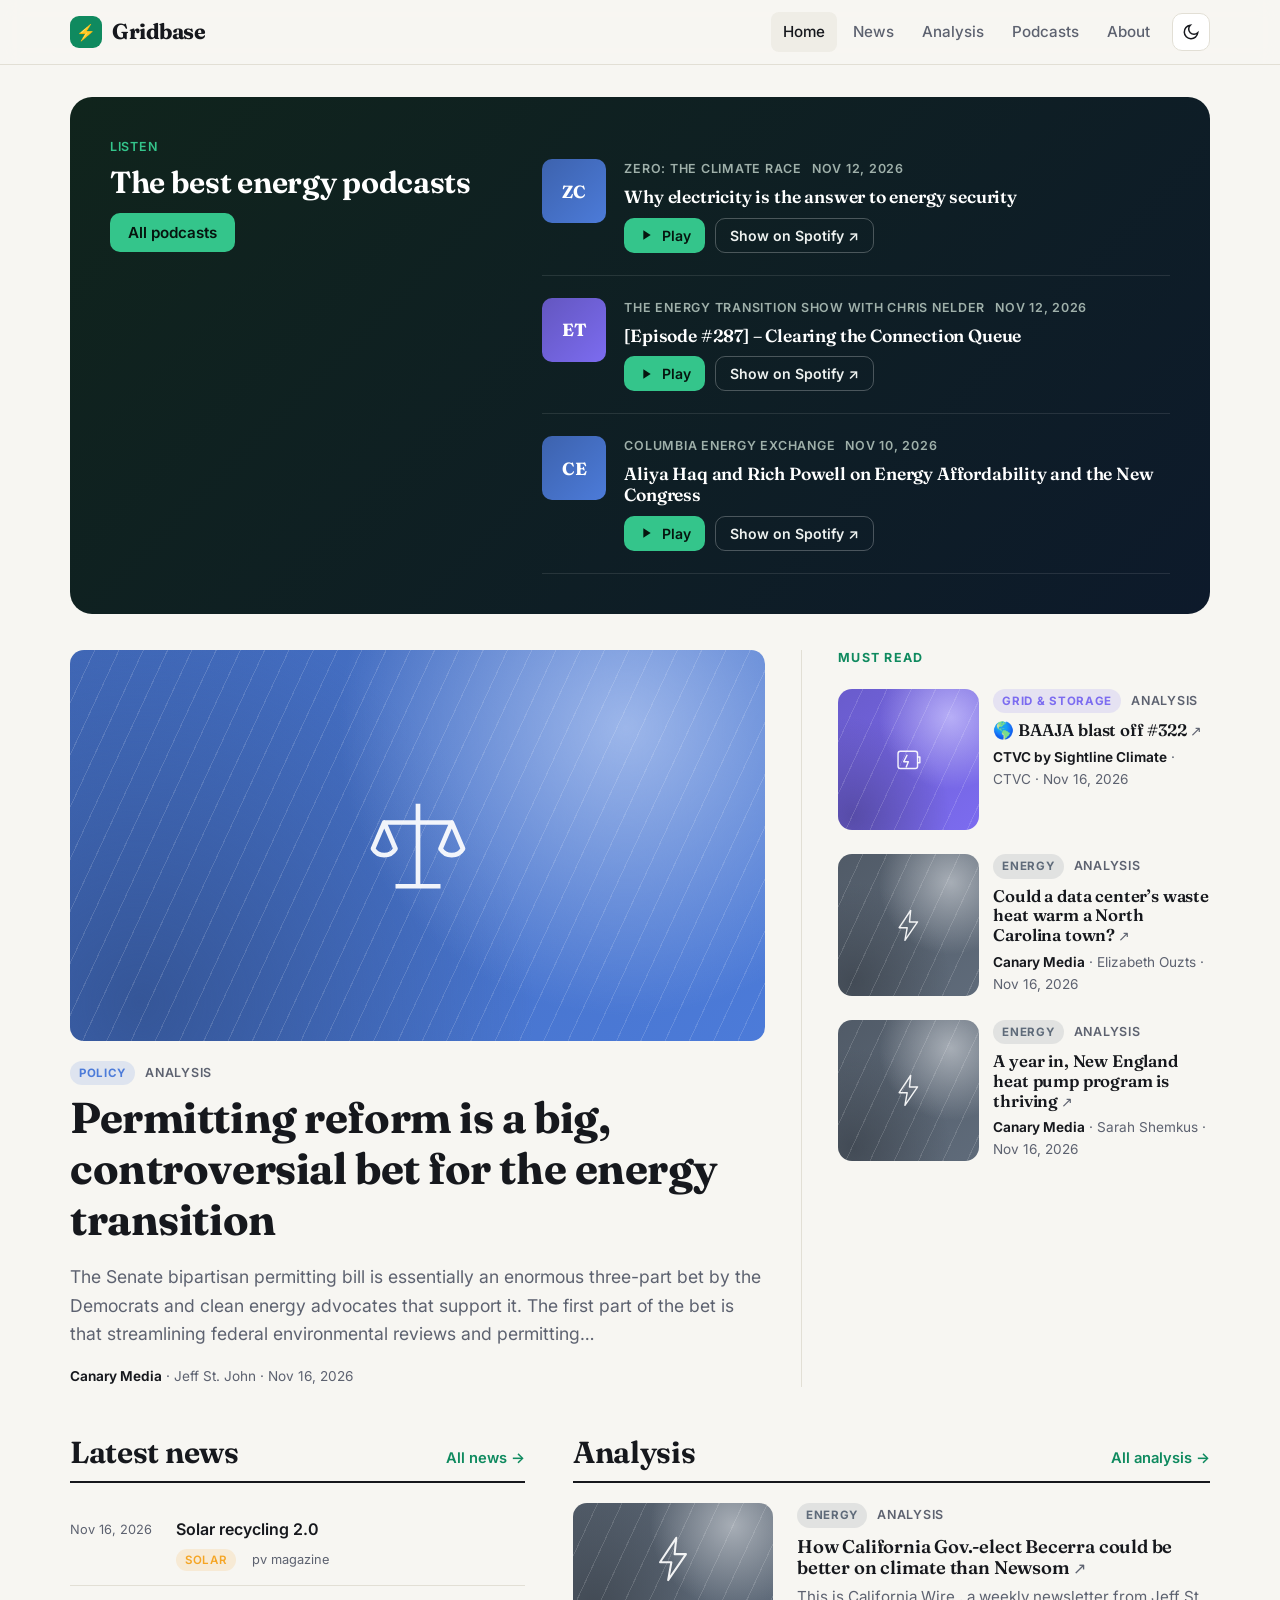
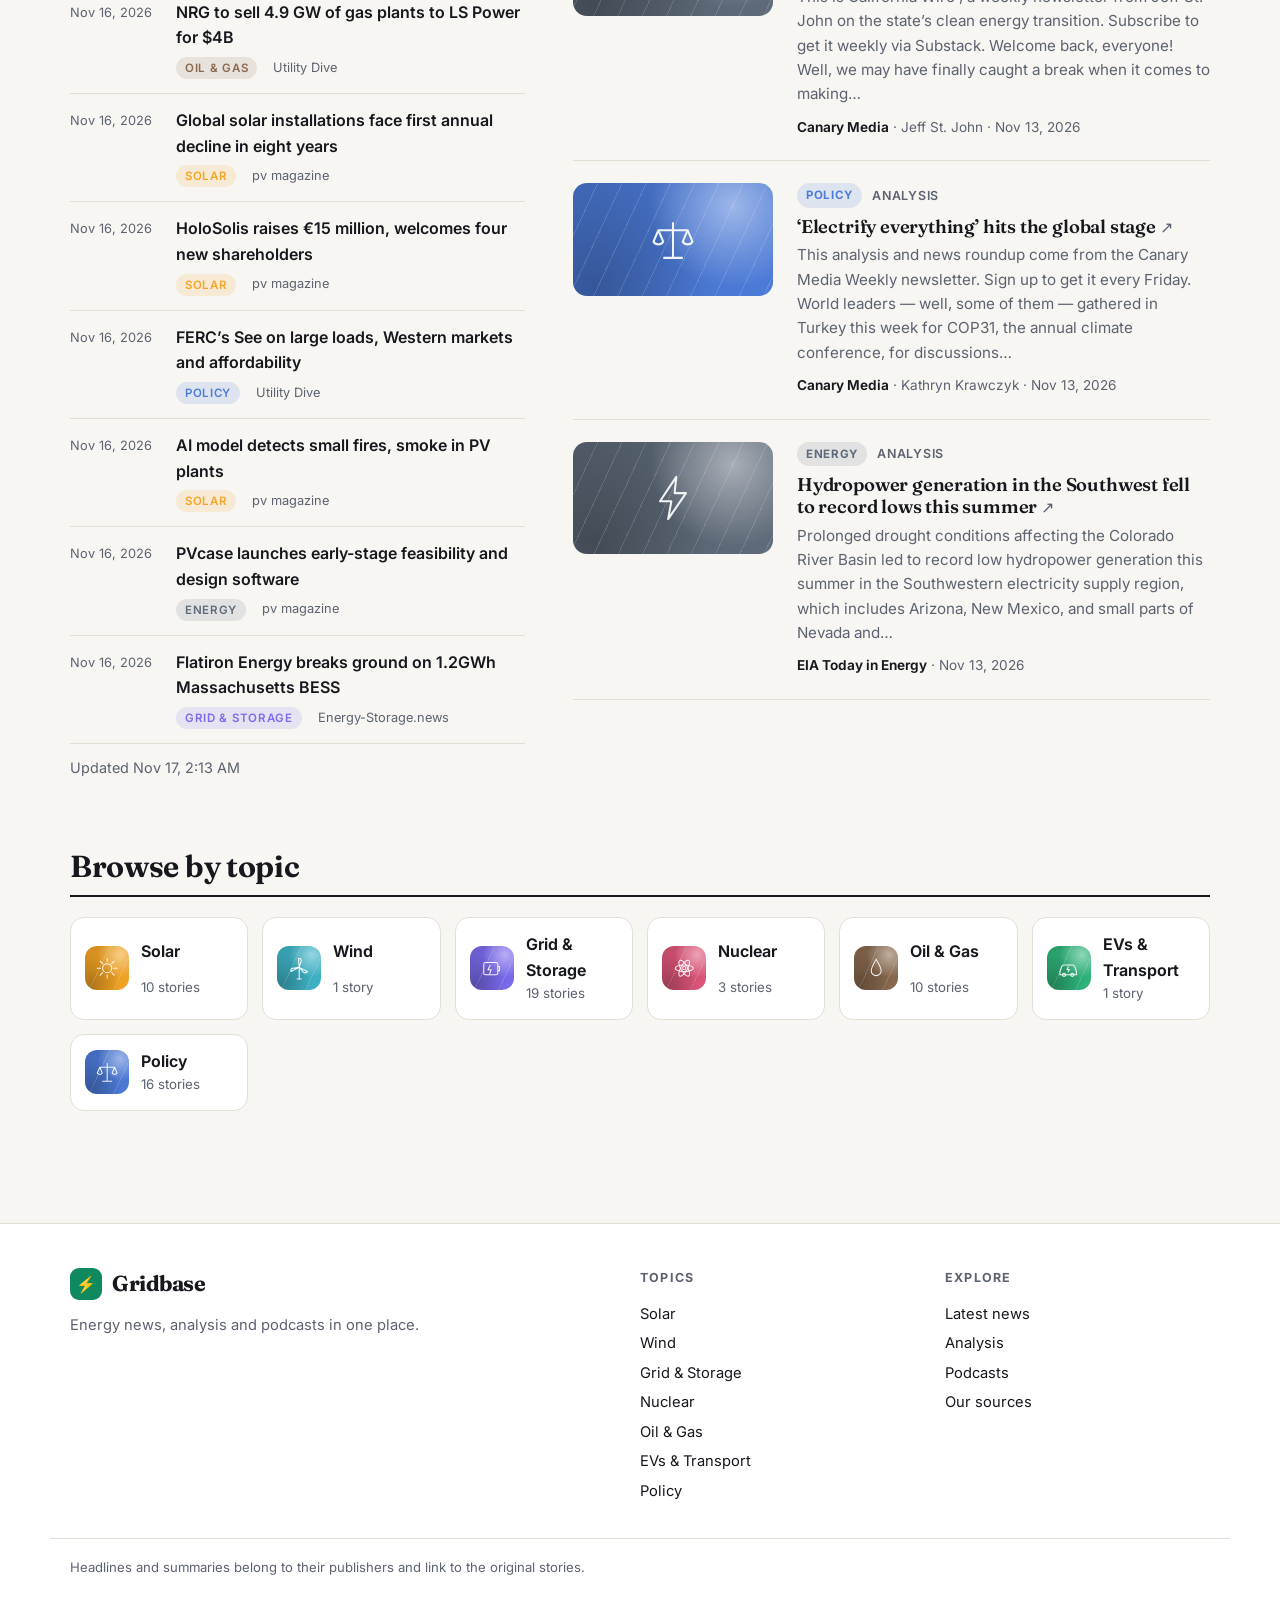
==== index.html @ c5883a53 "Rename to Gridbase, trim section text, add AI briefing and episode artwork - Site renamed from Gridl" ====
<!doctype html>
<html lang="en">
<head>
  <meta charset="utf-8">
  <meta name="viewport" content="width=device-width, initial-scale=1">
  <title>Gridbase — Energy news, analysis & podcasts</title>
  <meta name="description" content="The day's energy news and analysis from leading publications, plus the best energy podcasts.">
  <link rel="icon" href="data:image/svg+xml,<svg xmlns='http://www.w3.org/2000/svg' viewBox='0 0 100 100'><rect width='100' height='100' rx='22' fill='%230f8a5f'/><text x='50' y='70' font-size='60' text-anchor='middle'>⚡</text></svg>">
  <link rel="preconnect" href="https://fonts.googleapis.com">
  <link rel="preconnect" href="https://fonts.gstatic.com" crossorigin>
  <link href="https://fonts.googleapis.com/css2?family=Fraunces:opsz,wght@9..144,600;9..144,700&family=Inter:wght@400;500;600;700&display=swap" rel="stylesheet">
  <link rel="stylesheet" href="assets/css/styles.css">
  <script>try{var t=localStorage.getItem("theme");if(t)document.documentElement.dataset.theme=t}catch(e){}</script>
</head>
<body data-page="home">
<a class="skip" href="#main">Skip to content</a>
<main id="main">

  <section class="section podcast-top" aria-label="Podcasts">
    <div class="wrap">
      <div class="podcast-band">
        <div>
          <div class="meta" style="color:#34c58b">Listen</div>
          <h2>The best energy podcasts</h2>
          <a class="btn" href="podcasts.html">All podcasts</a>
        </div>
        <ul class="episodes" id="latest-episodes"></ul>
      </div>
    </div>
  </section>

  <section class="section briefing-sec" id="briefing" hidden aria-label="Today's briefing">
    <div class="wrap">
      <div class="briefing">
        <div class="briefing-head">
          <h2>Today's briefing</h2>
          <span class="ai-badge" title="Written automatically by Claude, an AI model, from the latest headlines">AI-generated</span>
          <span class="count" id="briefing-updated"></span>
        </div>
        <p class="briefing-intro" id="briefing-intro"></p>
        <ol class="briefing-points" id="briefing-points"></ol>
        <p class="briefing-note">Summarized by AI from the headlines on this page. Check the linked stories for full details.</p>
      </div>
    </div>
  </section>

  <section class="wrap hero" id="hero" aria-label="Top stories"><p class="empty">Loading the latest stories…</p></section>

  <section class="section">
    <div class="wrap split">
      <div>
        <div class="section-head"><h2>Latest news</h2><a href="news.html?type=news">All news →</a></div>
        <ul class="news-list" id="latest-news"></ul>
        <p class="count" style="margin-top:12px"><span id="updated"></span></p>
      </div>
      <div>
        <div class="section-head"><h2>Analysis</h2><a href="articles.html">All analysis →</a></div>
        <div id="latest-analysis"></div>
      </div>
    </div>
  </section>


  <section class="section">
    <div class="wrap">
      <div class="section-head"><h2>Browse by topic</h2></div>
      <div class="topics" id="topics"></div>
    </div>
  </section>
</main>
<script src="assets/js/data.js"></script>
<script src="assets/js/app.js"></script>
</body>
</html>
---- assets/css/styles.css ----
/* Gridbase — energy news site styles */
:root {
  --bg: #f7f6f2;
  --surface: #ffffff;
  --surface-2: #efede6;
  --text: #16181d;
  --muted: #5d6270;
  --border: #e2dfd5;
  --accent: #0f8a5f;
  --accent-ink: #ffffff;
  --shadow: 0 1px 2px rgba(20, 20, 30, .05), 0 8px 24px rgba(20, 20, 30, .06);
  --radius: 14px;
  --wrap: 1180px;
  --serif: "Fraunces", Georgia, "Times New Roman", serif;
  --sans: "Inter", system-ui, -apple-system, "Segoe UI", Roboto, sans-serif;
  color-scheme: light;
}
@media (prefers-color-scheme: dark) {
  :root:not([data-theme="light"]) {
    --bg: #0e1116; --surface: #161a21; --surface-2: #1d222b; --text: #e9eaee;
    --muted: #9aa1b0; --border: #2a303b; --accent: #34c58b; --accent-ink: #06140e;
    --shadow: 0 1px 2px rgba(0,0,0,.3), 0 8px 24px rgba(0,0,0,.25);
    color-scheme: dark;
  }
}
:root[data-theme="dark"] {
  --bg: #0e1116; --surface: #161a21; --surface-2: #1d222b; --text: #e9eaee;
  --muted: #9aa1b0; --border: #2a303b; --accent: #34c58b; --accent-ink: #06140e;
  --shadow: 0 1px 2px rgba(0,0,0,.3), 0 8px 24px rgba(0,0,0,.25);
  color-scheme: dark;
}

*, *::before, *::after { box-sizing: border-box; }
html { -webkit-text-size-adjust: 100%; scroll-behavior: smooth; }
body {
  margin: 0; background: var(--bg); color: var(--text);
  font: 16px/1.6 var(--sans); min-height: 100vh; display: flex; flex-direction: column;
}
main { flex: 1; }
a { color: inherit; text-decoration: none; }
a:hover { color: var(--accent); }
img, svg { display: block; }
h1, h2, h3 { font-family: var(--serif); line-height: 1.18; margin: 0 0 .4em; letter-spacing: -.01em; }
h1 { font-size: clamp(1.9rem, 4vw, 3rem); font-weight: 700; }
h2 { font-size: clamp(1.4rem, 2.6vw, 1.9rem); font-weight: 650; }
h3 { font-size: 1.2rem; font-weight: 600; }
p { margin: 0 0 1em; }
:focus-visible { outline: 2px solid var(--accent); outline-offset: 2px; border-radius: 4px; }
.wrap { width: 100%; max-width: var(--wrap); margin: 0 auto; padding: 0 20px; }
.skip { position: absolute; left: -999px; top: 8px; background: var(--accent); color: var(--accent-ink); padding: 8px 14px; border-radius: 8px; z-index: 100; }
.skip:focus { left: 8px; }

/* ---------- header ---------- */
.site-header {
  position: sticky; top: 0; z-index: 50;
  background: color-mix(in srgb, var(--bg) 88%, transparent);
  backdrop-filter: saturate(1.4) blur(10px); -webkit-backdrop-filter: saturate(1.4) blur(10px);
  border-bottom: 1px solid var(--border);
}
.header-inner { display: flex; align-items: center; justify-content: space-between; height: 64px; }
.logo { display: inline-flex; align-items: center; gap: 10px; font: 700 1.35rem/1 var(--serif); letter-spacing: -.02em; }
.logo:hover { color: var(--text); }
.logo-mark {
  display: grid; place-items: center; width: 32px; height: 32px; border-radius: 9px;
  background: var(--accent); color: var(--accent-ink); font-size: 16px;
}
.site-nav { display: flex; align-items: center; gap: 4px; }
.site-nav a { padding: 8px 12px; border-radius: 8px; font-weight: 500; font-size: .95rem; color: var(--muted); }
.site-nav a:hover { color: var(--text); background: var(--surface-2); }
.site-nav a[aria-current="page"] { color: var(--text); background: var(--surface-2); }
.theme-toggle, .icon-btn {
  display: grid; place-items: center; width: 38px; height: 38px; margin-left: 6px;
  border: 1px solid var(--border); border-radius: 10px; background: var(--surface); color: var(--text); cursor: pointer;
}
.theme-toggle svg { width: 18px; height: 18px; fill: none; stroke: currentColor; stroke-width: 2; stroke-linecap: round; }
.theme-toggle .i-sun { display: none; }
:root[data-theme="dark"] .theme-toggle .i-sun { display: block; }
:root[data-theme="dark"] .theme-toggle .i-moon { display: none; }
@media (prefers-color-scheme: dark) {
  :root:not([data-theme="light"]) .theme-toggle .i-sun { display: block; }
  :root:not([data-theme="light"]) .theme-toggle .i-moon { display: none; }
}
.menu-toggle { display: none; background: none; border: 0; padding: 10px; cursor: pointer; }
.menu-toggle span { display: block; width: 22px; height: 2px; margin: 4px 0; background: var(--text); border-radius: 2px; transition: .2s; }
.menu-toggle[aria-expanded="true"] span:nth-child(1) { transform: translateY(6px) rotate(45deg); }
.menu-toggle[aria-expanded="true"] span:nth-child(2) { opacity: 0; }
.menu-toggle[aria-expanded="true"] span:nth-child(3) { transform: translateY(-6px) rotate(-45deg); }

@media (max-width: 760px) {
  .menu-toggle { display: block; }
  .site-nav {
    display: none; position: absolute; top: 64px; left: 0; right: 0; flex-direction: column; align-items: stretch;
    padding: 12px 20px 20px; background: var(--bg); border-bottom: 1px solid var(--border); gap: 2px;
  }
  .site-nav.open { display: flex; }
  .site-nav a { padding: 12px; font-size: 1.05rem; }
  .theme-toggle { margin: 8px 0 0; }
}

/* ---------- shared bits ---------- */
.section { padding: 48px 0; }
.section + .section { padding-top: 8px; }
.section-head { display: flex; align-items: baseline; justify-content: space-between; gap: 16px; margin-bottom: 20px; border-bottom: 2px solid var(--text); padding-bottom: 10px; }
.section-head h2 { margin: 0; }
.section-head a { font-weight: 600; font-size: .92rem; color: var(--accent); white-space: nowrap; }
.meta { display: flex; flex-wrap: wrap; align-items: center; gap: 6px 10px; font-size: .78rem; color: var(--muted); text-transform: uppercase; letter-spacing: .06em; font-weight: 600; margin-bottom: 8px; }
.tag {
  display: inline-block; padding: 3px 9px; border-radius: 999px; font-size: .72rem; letter-spacing: .06em;
  color: var(--c); background: color-mix(in srgb, var(--c) 14%, transparent); text-transform: uppercase; font-weight: 700;
}
.tag:hover { color: var(--c); background: color-mix(in srgb, var(--c) 24%, transparent); }
.byline { font-size: .85rem; color: var(--muted); }
.btn, .btn-ghost {
  display: inline-flex; align-items: center; justify-content: center; gap: 8px; cursor: pointer;
  padding: 10px 18px; border-radius: 10px; font: 600 .95rem var(--sans);
}
.btn { background: var(--accent); color: var(--accent-ink); border: 0; }
.btn:hover { color: var(--accent-ink); filter: brightness(1.08); }
.btn-ghost { background: var(--surface); color: var(--text); border: 1px solid var(--border); }
.btn-ghost:hover { border-color: var(--accent); color: var(--accent); }
.empty { padding: 48px 0; text-align: center; color: var(--muted); }

/* category covers (generated art instead of photos) */
.cover {
  --c: var(--accent);
  position: relative; aspect-ratio: 16 / 9; border-radius: var(--radius); overflow: hidden;
  display: grid; place-items: center; color: color-mix(in srgb, var(--c) 30%, #fff);
  background:
    radial-gradient(circle at 80% 20%, color-mix(in srgb, var(--c) 55%, #fff) 0, transparent 45%),
    radial-gradient(circle at 10% 90%, color-mix(in srgb, var(--c) 70%, #000) 0, transparent 55%),
    linear-gradient(135deg, color-mix(in srgb, var(--c) 85%, #000), var(--c));
}
.cover::after {
  content: ""; position: absolute; inset: 0; opacity: .14;
  background-image: repeating-linear-gradient(115deg, #fff 0 1px, transparent 1px 22px);
}
.cover svg { width: 26%; max-width: 120px; color: rgba(255,255,255,.92); position: relative; z-index: 1; }
.cover-lg { aspect-ratio: 4 / 3; }
.cover-xl { aspect-ratio: 21 / 9; margin: 28px 0 36px; }
.cover-sm { aspect-ratio: 1; width: 44px; border-radius: 12px; flex: none; }
.cover-sm svg { width: 60%; }

/* cards */
.card { display: flex; flex-direction: column; gap: 14px; }
.card h3 { margin: 0 0 6px; }
.card p { color: var(--muted); font-size: .95rem; margin-bottom: 10px; }
.card-media { display: block; transition: transform .25s; }
.card:hover .card-media { transform: translateY(-2px); }
.card-compact { flex-direction: row; align-items: flex-start; }
.card-compact .card-media { width: 38%; flex: none; }
.card-compact .cover { aspect-ratio: 1; }
.card-compact h3 { font-size: 1.05rem; }
.card-compact p { display: none; }
.card-row { flex-direction: row; gap: 24px; padding: 22px 0; border-bottom: 1px solid var(--border); }
.card-row:first-child { padding-top: 0; }
.card-row .card-media { width: 260px; flex: none; }
.card-row h3 { font-size: 1.3rem; }
.grid-3 { display: grid; grid-template-columns: repeat(3, 1fr); gap: 32px; }
@media (max-width: 900px) { .grid-3 { grid-template-columns: repeat(2, 1fr); } }
@media (max-width: 620px) {
  .grid-3 { grid-template-columns: 1fr; }
  .card-row { flex-direction: column; gap: 12px; }
  .card-row .card-media { width: 100%; }
}

/* ---------- home ---------- */
.hero { display: grid; grid-template-columns: 1.7fr 1fr; gap: 36px; padding-top: 36px; }
.lead { display: grid; grid-template-columns: 1fr; gap: 20px; }
.lead-media .cover { aspect-ratio: 16 / 9; }
.lead h1 { font-size: clamp(1.8rem, 3.6vw, 2.7rem); }
.lead p { font-size: 1.1rem; color: var(--muted); }
.hero-side { display: flex; flex-direction: column; gap: 24px; padding-left: 36px; border-left: 1px solid var(--border); }
.hero-side::before { content: "Must read"; font: 700 .78rem var(--sans); text-transform: uppercase; letter-spacing: .1em; color: var(--accent); }
@media (max-width: 900px) {
  .hero { grid-template-columns: 1fr; }
  .hero-side { padding-left: 0; border-left: 0; border-top: 1px solid var(--border); padding-top: 24px; }
}

.split { display: grid; grid-template-columns: 1fr 1.4fr; gap: 48px; }
@media (max-width: 900px) { .split { grid-template-columns: 1fr; } }
.news-list { list-style: none; margin: 0; padding: 0; }
.news-row { display: grid; grid-template-columns: 92px 1fr; gap: 14px; padding: 14px 0; border-bottom: 1px solid var(--border); }
.news-row time { font-size: .8rem; color: var(--muted); padding-top: 3px; }
.news-row .tag { margin-right: 8px; vertical-align: 2px; }

.topics { display: grid; grid-template-columns: repeat(auto-fill, minmax(160px, 1fr)); gap: 14px; }
.topic {
  display: grid; grid-template-columns: auto 1fr; grid-template-rows: auto auto; column-gap: 12px; align-items: center;
  padding: 14px; border-radius: var(--radius); background: var(--surface); border: 1px solid var(--border); transition: .2s;
}
.topic .cover { grid-row: span 2; }
.topic span { font-weight: 650; }
.topic small { color: var(--muted); }
.topic:hover { border-color: var(--c); color: var(--text); transform: translateY(-2px); box-shadow: var(--shadow); }

.podcast-band {
  background: linear-gradient(135deg, #10241c, #0d1a2b); color: #eef2f0; border-radius: 22px;
  padding: 40px; display: grid; grid-template-columns: 1fr 1.6fr; gap: 40px;
}
.podcast-band h2 { color: #fff; }
.podcast-band p { color: #b9c4c0; }
.podcast-band .episode { border-color: rgba(255,255,255,.1); }
.podcast-band .meta { color: #9fb0aa; }
.podcast-band .btn { --accent: #34c58b; --accent-ink: #06140e; }
@media (max-width: 900px) { .podcast-band { grid-template-columns: 1fr; padding: 28px 22px; gap: 20px; } }

/* ---------- listing pages ---------- */
.page-head { padding-top: 44px; padding-bottom: 20px; }
.page-head p { color: var(--muted); font-size: 1.1rem; max-width: 640px; }
.toolbar { display: flex; flex-direction: column; gap: 14px; margin-bottom: 28px; }
.toolbar-row { display: flex; gap: 12px; align-items: center; flex-wrap: wrap; }
.search {
  flex: 1 1 260px; display: flex; align-items: center; gap: 8px; padding: 0 14px; height: 44px;
  border: 1px solid var(--border); border-radius: 12px; background: var(--surface);
}
.search svg { width: 18px; height: 18px; fill: none; stroke: var(--muted); stroke-width: 2; flex: none; }
.search input { flex: 1; min-width: 0; border: 0; background: none; color: var(--text); font: inherit; outline: none; }
.segmented { display: inline-flex; padding: 4px; border-radius: 12px; background: var(--surface-2); }
.segmented button { border: 0; background: none; padding: 8px 14px; border-radius: 9px; font: 600 .9rem var(--sans); color: var(--muted); cursor: pointer; }
.segmented button[aria-pressed="true"] { background: var(--surface); color: var(--text); box-shadow: var(--shadow); }
.chips { display: flex; gap: 8px; flex-wrap: wrap; }
.chip {
  --c: var(--accent); border: 1px solid var(--border); background: var(--surface); color: var(--text);
  padding: 7px 14px; border-radius: 999px; font: 600 .85rem var(--sans); cursor: pointer;
}
.chip:hover { border-color: var(--c); }
.chip[aria-pressed="true"] { background: var(--c); border-color: var(--c); color: #fff; }
.count { color: var(--muted); font-size: .9rem; }

/* ---------- podcast ---------- */
.episodes { list-style: none; margin: 0; padding: 0; }
.episode { display: flex; gap: 18px; padding: 22px 0; border-bottom: 1px solid var(--border); scroll-margin-top: 80px; }
.episode h3 { margin: 0 0 4px; }
.episode .guest { color: var(--muted); font-size: .92rem; margin-bottom: 6px; font-style: italic; }
.episode p:last-child { margin: 0; color: var(--muted); }
.episode.highlight { background: color-mix(in srgb, var(--accent) 8%, transparent); border-radius: var(--radius); padding: 22px; }
/* ---------- about ---------- */
.about-copy { max-width: 720px; font-size: 1.08rem; }

/* ---------- footer ---------- */
.site-footer { margin-top: 64px; background: var(--surface); border-top: 1px solid var(--border); font-size: .92rem; }
.footer-inner { display: grid; grid-template-columns: 2fr 1fr 1fr; gap: 40px; padding-top: 44px; padding-bottom: 32px; }
.footer-inner p { color: var(--muted); margin-top: 14px; max-width: 420px; }
.footer-inner h4 { margin: 0 0 12px; font-size: .78rem; text-transform: uppercase; letter-spacing: .1em; color: var(--muted); }
.footer-inner > div:not(:first-child) a { display: block; padding: 3px 0; }
.footer-bottom { padding-top: 18px; padding-bottom: 24px; border-top: 1px solid var(--border); color: var(--muted); font-size: .82rem; }
@media (max-width: 760px) { .footer-inner { grid-template-columns: 1fr 1fr; } .footer-inner > div:first-child { grid-column: 1 / -1; } }

@media (prefers-reduced-motion: reduce) { * { transition: none !important; scroll-behavior: auto !important; } }
.card-row-sm .card-media { width: 200px; }
.card-row-sm h3 { font-size: 1.15rem; }
@media (max-width: 620px) { .card-row-sm .card-media { width: 100%; } }

/* ---------- recommended podcasts ---------- */
.section-intro { color: var(--muted); max-width: 680px; margin: -4px 0 24px; }
.show-grid { display: grid; grid-template-columns: repeat(auto-fill, minmax(300px, 1fr)); gap: 20px; }
.show-card {
  --c: var(--accent); display: flex; flex-direction: column; gap: 14px; padding: 22px;
  background: var(--surface); border: 1px solid var(--border); border-radius: var(--radius);
  border-top: 4px solid var(--c); transition: box-shadow .2s;
}
.show-card:hover { box-shadow: var(--shadow); }
.show-card p { color: var(--muted); font-size: .95rem; margin: 0; }
.show-card h3 { margin: 0 0 2px; font-size: 1.15rem; }
.show-top { display: flex; gap: 14px; align-items: center; }
.show-mono {
  flex: none; width: 52px; height: 52px; border-radius: 12px; display: grid; place-items: center;
  font: 700 1.15rem var(--serif); color: #fff; background: linear-gradient(135deg, color-mix(in srgb, var(--c) 80%, #000), var(--c));
}
.show-latest { display: flex; flex-direction: column; gap: 2px; padding: 12px 14px; border-radius: 10px; background: var(--surface-2); font-size: .92rem; font-weight: 600; line-height: 1.4; }
.show-latest small { color: var(--muted); font-weight: 600; font-size: .72rem; text-transform: uppercase; letter-spacing: .06em; }
.show-actions { display: flex; gap: 10px; flex-wrap: wrap; margin-top: auto; }
.btn-sm { padding: 8px 14px; font-size: .88rem; }
.btn svg { width: 16px; height: 16px; fill: currentColor; }
.embed-slot iframe { width: 100%; border-radius: 12px; display: block; }
.embed-slot:empty { display: none; }


/* ---------- feed items ---------- */
.byline .source { color: var(--text); font-weight: 650; }
.card h3 .ext { color: var(--muted); font-weight: 400; font-size: .85em; }
.news-row a { font-weight: 600; line-height: 1.4; }
.row-meta { display: flex; align-items: center; gap: 8px; margin-top: 6px; font-size: .8rem; color: var(--muted); }
.select {
  height: 44px; padding: 0 36px 0 14px; border-radius: 12px; border: 1px solid var(--border); background: var(--surface);
  color: var(--text); font: 500 .92rem var(--sans); cursor: pointer; max-width: 100%;
}

/* ---------- podcast episodes ---------- */
.episode .show-mono { width: 64px; height: 64px; font-size: 1.1rem; border-radius: 10px; }
.episode-info { flex: 1; min-width: 0; display: flex; flex-direction: column; gap: 8px; }
.episode-info .meta { margin: 0; }
.episode-info h3 { margin: 0; font-size: 1.1rem; }
.episode .show-actions { margin-top: 2px; }
.podcast-band .episode-info h3 { color: #fff; }
.podcast-band .btn-ghost { background: transparent; color: #eef2f0; border-color: rgba(255,255,255,.25); }

/* ---------- about: sources ---------- */
.source-list { list-style: none; margin: 0; padding: 0; display: grid; grid-template-columns: repeat(auto-fill, minmax(260px, 1fr)); gap: 12px; }
.source-item { display: flex; flex-direction: column; gap: 2px; padding: 16px 18px; border: 1px solid var(--border); border-radius: var(--radius); background: var(--surface); }
.source-item a:hover strong { color: var(--accent); }
.source-item span { color: var(--muted); font-size: .88rem; }
.about-copy p { color: var(--text); }
.podcast-top { padding-top: 32px; padding-bottom: 0; }

/* ---------- episode artwork ---------- */
.ep-art { object-fit: cover; background: var(--surface-2); padding: 0; }
.show-top .ep-art { width: 64px; height: 64px; }
.episode .ep-art { width: 64px; height: 64px; border-radius: 10px; }

/* ---------- AI briefing ---------- */
.section.briefing-sec { padding-top: 28px; padding-bottom: 0; }
.briefing { background: var(--surface); border: 1px solid var(--border); border-left: 4px solid var(--accent); border-radius: var(--radius); padding: 26px 28px; }
.briefing-head { display: flex; align-items: center; gap: 12px; flex-wrap: wrap; margin-bottom: 8px; }
.briefing-head h2 { margin: 0; }
.ai-badge { font: 700 .7rem var(--sans); text-transform: uppercase; letter-spacing: .08em; padding: 4px 9px; border-radius: 999px; color: var(--accent); background: color-mix(in srgb, var(--accent) 14%, transparent); }
.briefing-head .count { margin-left: auto; }
.briefing-intro { font-size: 1.08rem; margin: 0 0 14px; }
.briefing-points { margin: 0; padding-left: 1.2em; display: grid; gap: 12px; }
.briefing-points li { line-height: 1.55; }
.briefing-points strong { font-weight: 650; }
.briefing-src { display: inline-flex; flex-wrap: wrap; gap: 4px 10px; margin-left: 6px; font-size: .82rem; }
.briefing-src a { color: var(--accent); font-weight: 600; }
.briefing-note { margin: 16px 0 0; font-size: .82rem; color: var(--muted); }
@media (max-width: 620px) { .briefing { padding: 20px 18px; } .briefing-head .count { margin-left: 0; width: 100%; } }
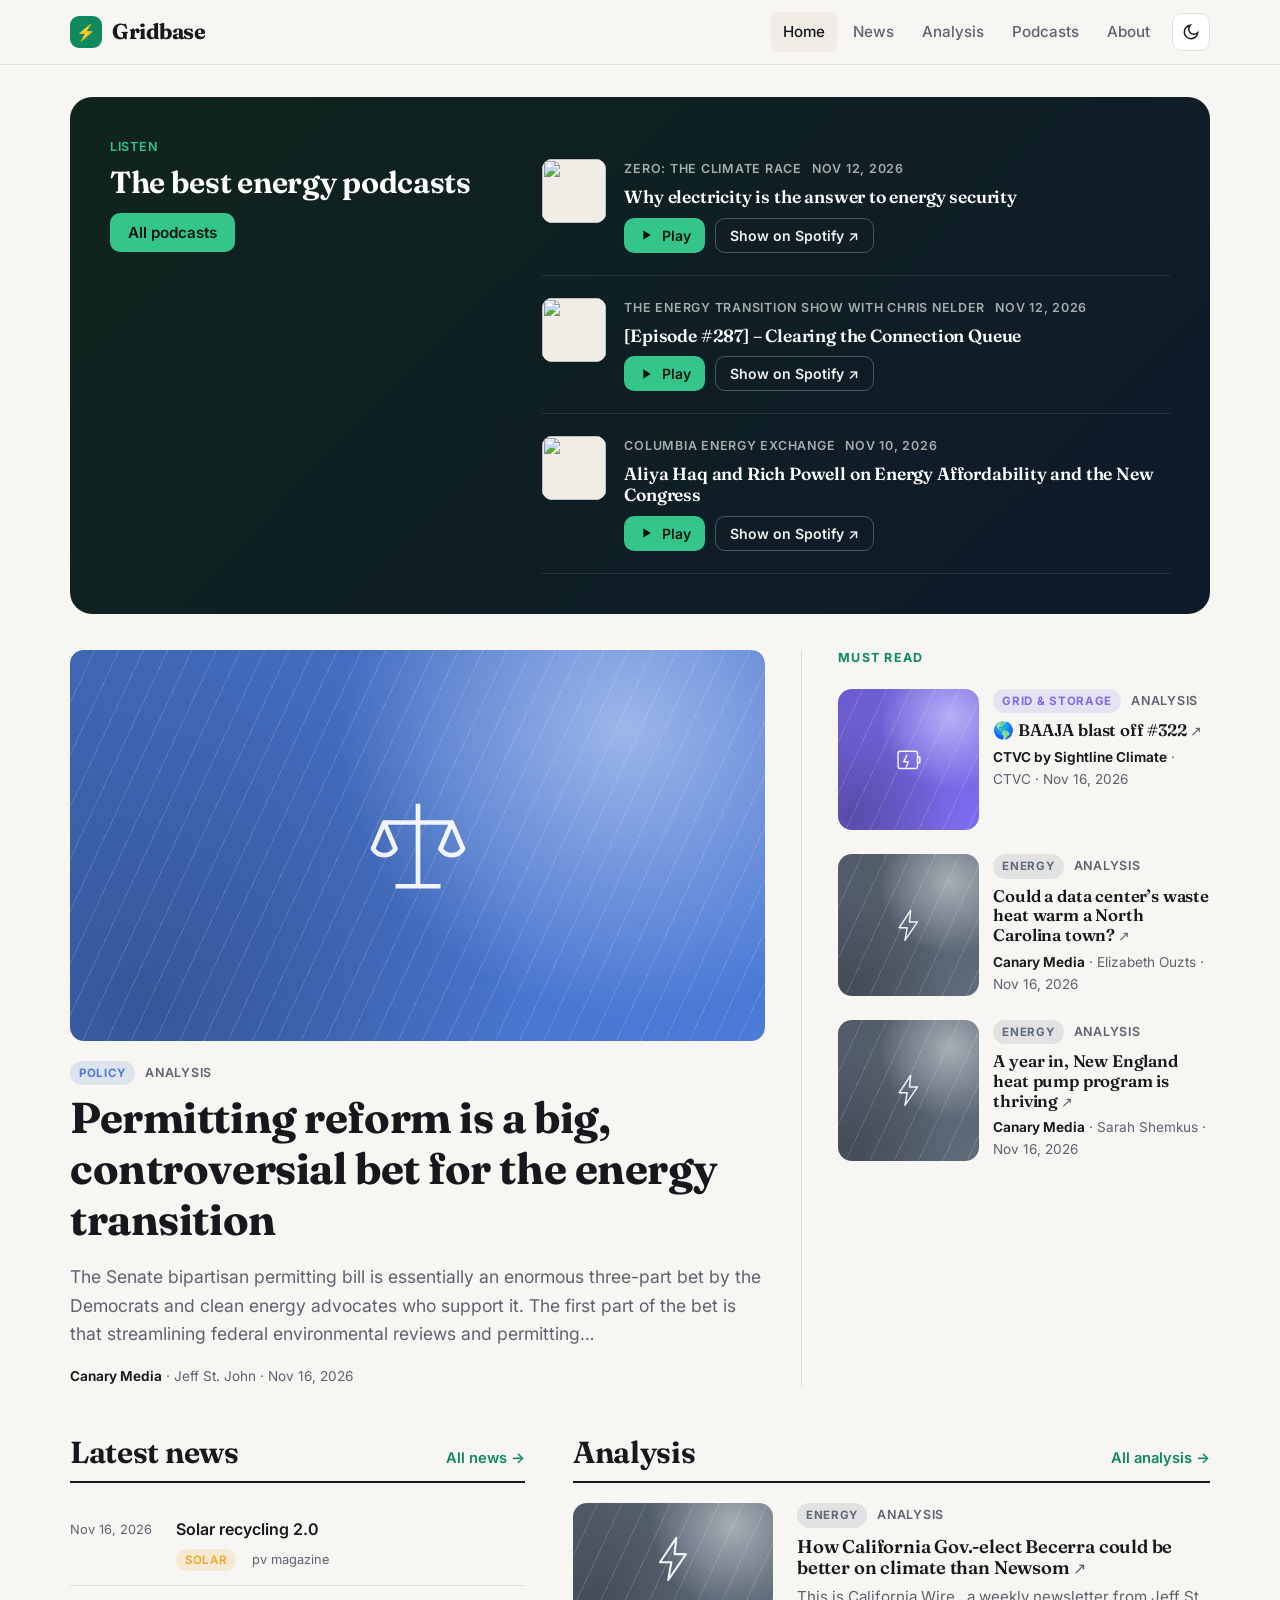
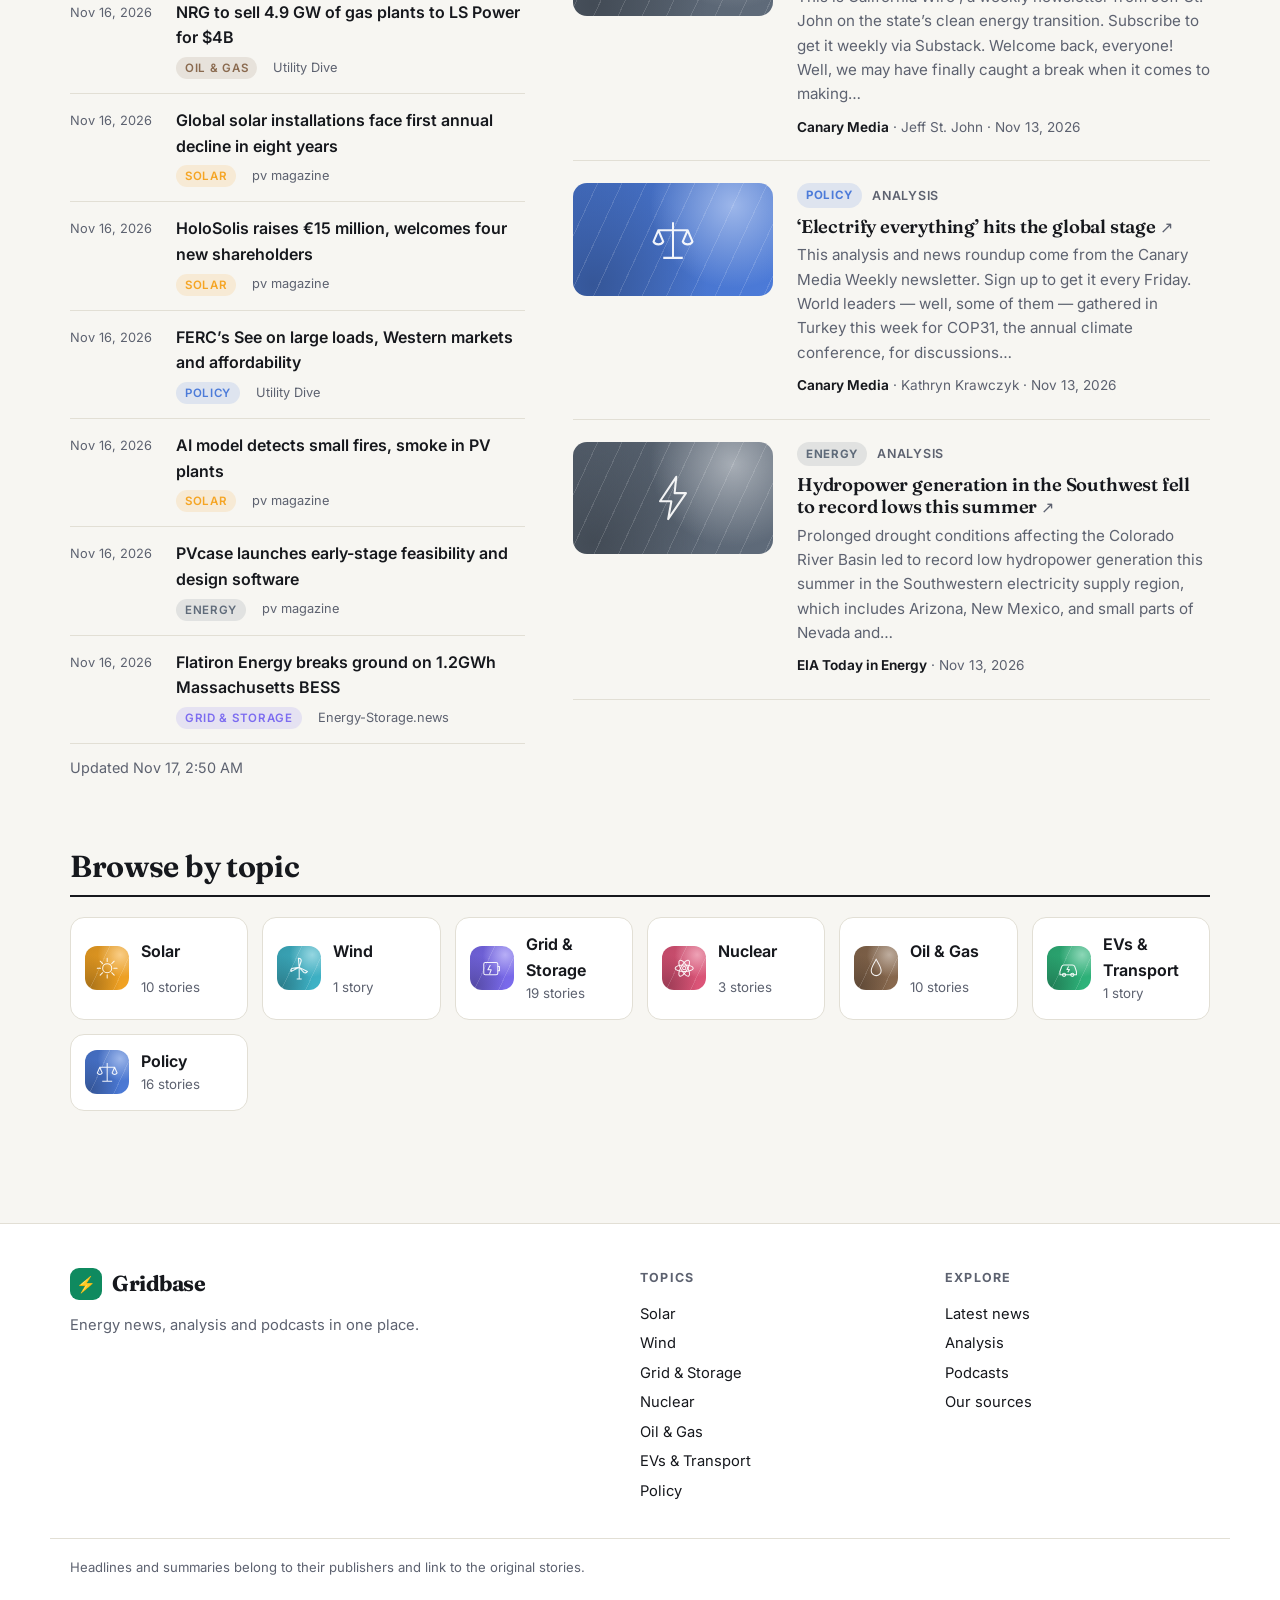
==== commit 1ae38ef0: "Remove the AI briefing feature Co-Authored-By: Claude Opus 5.5 <noreply@anthropic.com> Claude-Sessio" ====
--- a/index.html
+++ b/index.html
@@ -25,21 +25,6 @@
           <a class="btn" href="podcasts.html">All podcasts</a>
         </div>
         <ul class="episodes" id="latest-episodes"></ul>
-      </div>
-    </div>
-  </section>
-
-  <section class="section briefing-sec" id="briefing" hidden aria-label="Today's briefing">
-    <div class="wrap">
-      <div class="briefing">
-        <div class="briefing-head">
-          <h2>Today's briefing</h2>
-          <span class="ai-badge" title="Written automatically by Claude, an AI model, from the latest headlines">AI-generated</span>
-          <span class="count" id="briefing-updated"></span>
-        </div>
-        <p class="briefing-intro" id="briefing-intro"></p>
-        <ol class="briefing-points" id="briefing-points"></ol>
-        <p class="briefing-note">Summarized by AI from the headlines on this page. Check the linked stories for full details.</p>
       </div>
     </div>
   </section>
--- a/assets/css/styles.css
+++ b/assets/css/styles.css
@@ -308,18 +308,3 @@
 .show-top .ep-art { width: 64px; height: 64px; }
 .episode .ep-art { width: 64px; height: 64px; border-radius: 10px; }
 
-/* ---------- AI briefing ---------- */
-.section.briefing-sec { padding-top: 28px; padding-bottom: 0; }
-.briefing { background: var(--surface); border: 1px solid var(--border); border-left: 4px solid var(--accent); border-radius: var(--radius); padding: 26px 28px; }
-.briefing-head { display: flex; align-items: center; gap: 12px; flex-wrap: wrap; margin-bottom: 8px; }
-.briefing-head h2 { margin: 0; }
-.ai-badge { font: 700 .7rem var(--sans); text-transform: uppercase; letter-spacing: .08em; padding: 4px 9px; border-radius: 999px; color: var(--accent); background: color-mix(in srgb, var(--accent) 14%, transparent); }
-.briefing-head .count { margin-left: auto; }
-.briefing-intro { font-size: 1.08rem; margin: 0 0 14px; }
-.briefing-points { margin: 0; padding-left: 1.2em; display: grid; gap: 12px; }
-.briefing-points li { line-height: 1.55; }
-.briefing-points strong { font-weight: 650; }
-.briefing-src { display: inline-flex; flex-wrap: wrap; gap: 4px 10px; margin-left: 6px; font-size: .82rem; }
-.briefing-src a { color: var(--accent); font-weight: 600; }
-.briefing-note { margin: 16px 0 0; font-size: .82rem; color: var(--muted); }
-@media (max-width: 620px) { .briefing { padding: 20px 18px; } .briefing-head .count { margin-left: 0; width: 100%; } }
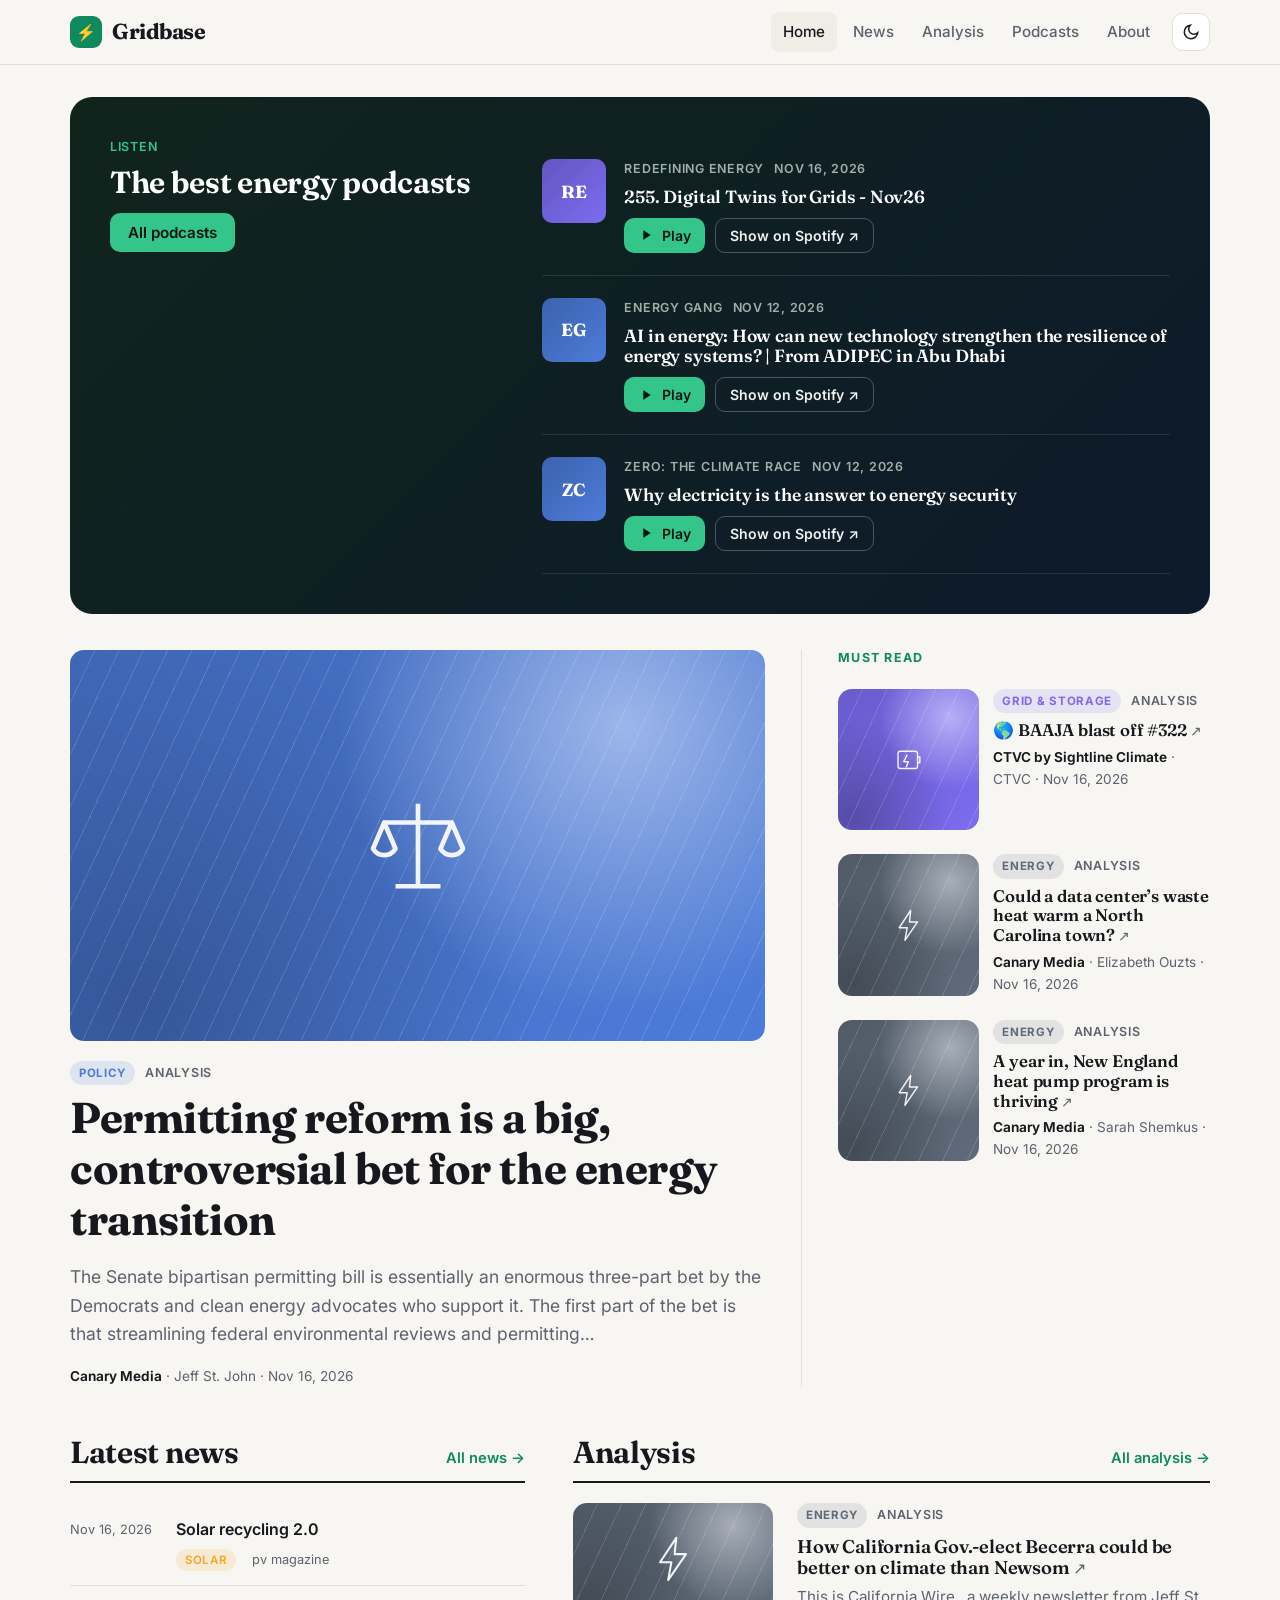
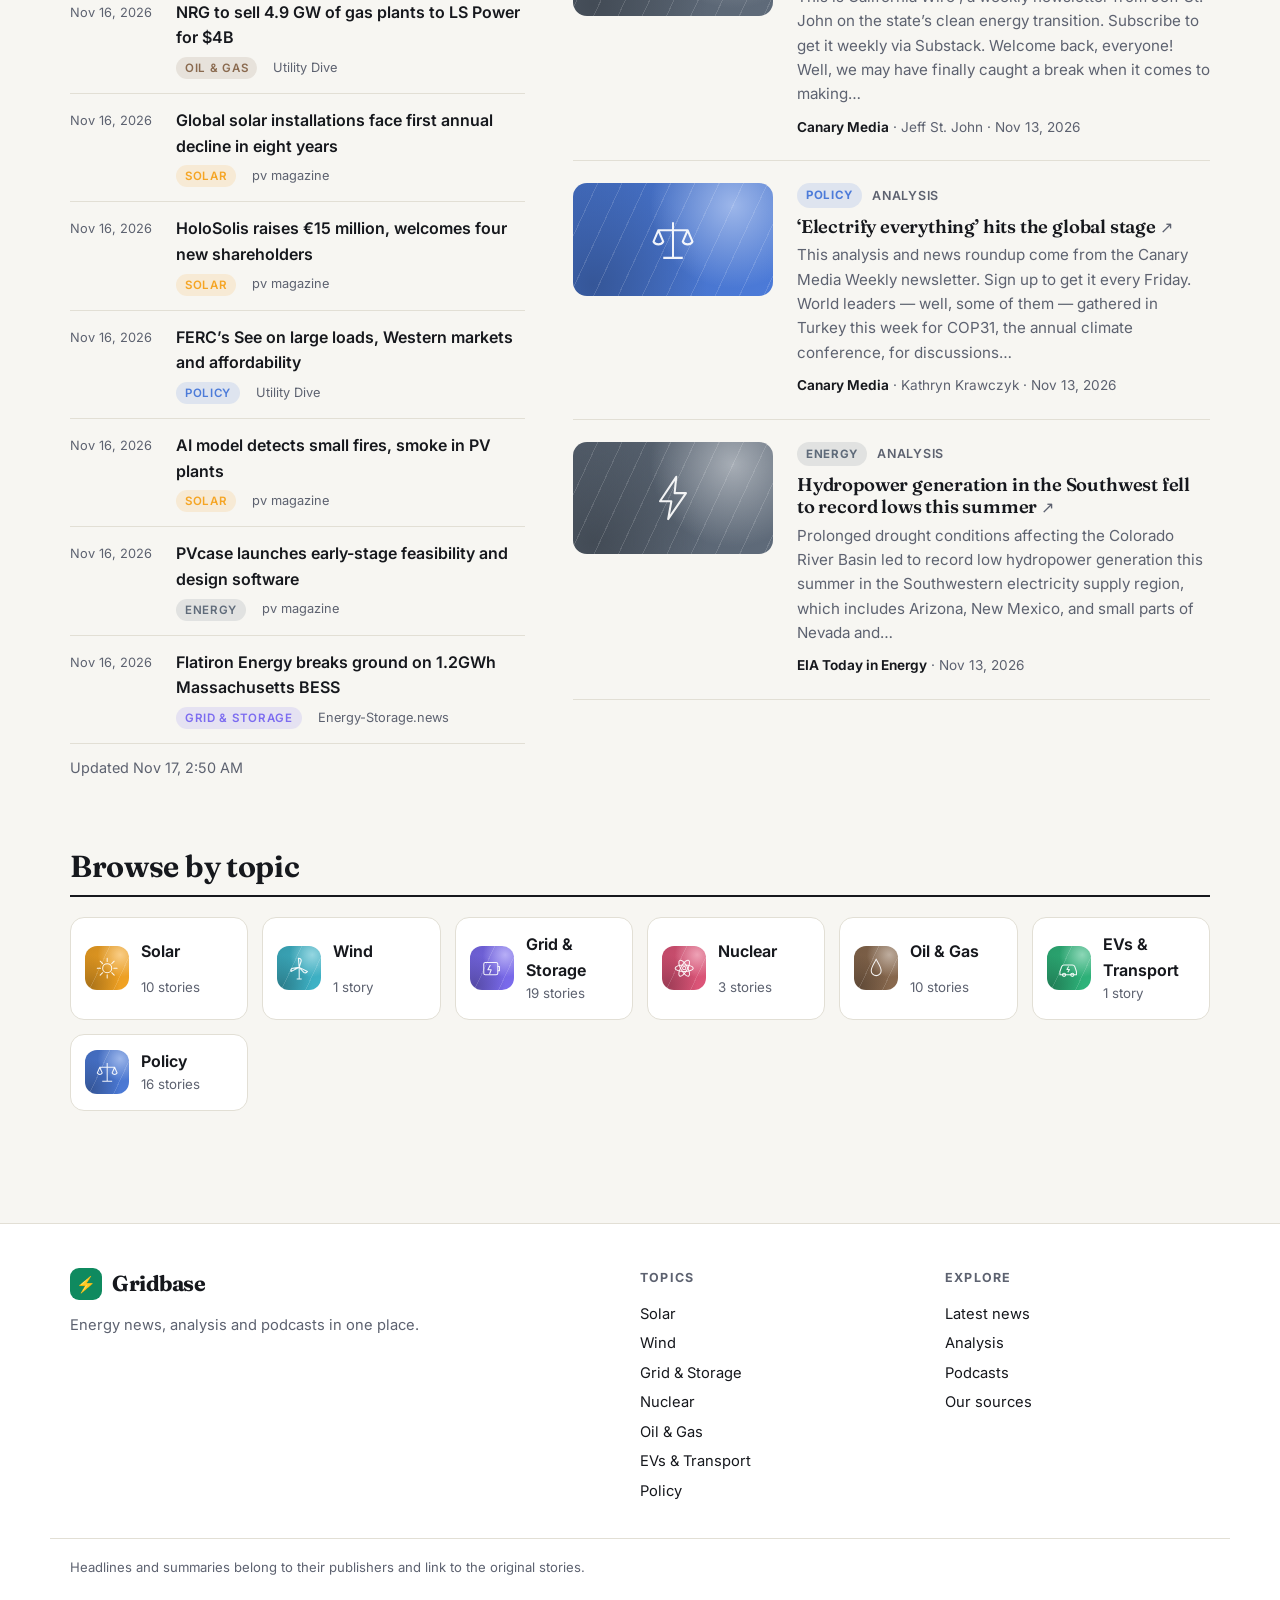
==== commit 1aeec398: "Fix podcast covers: use Spotify's show artwork, fall back cleanly - fetch_podcasts.py also stores ea" ====
--- a/index.html
+++ b/index.html
@@ -9,7 +9,7 @@
   <link rel="preconnect" href="https://fonts.googleapis.com">
   <link rel="preconnect" href="https://fonts.gstatic.com" crossorigin>
   <link href="https://fonts.googleapis.com/css2?family=Fraunces:opsz,wght@9..144,600;9..144,700&family=Inter:wght@400;500;600;700&display=swap" rel="stylesheet">
-  <link rel="stylesheet" href="assets/css/styles.css">
+  <link rel="stylesheet" href="assets/css/styles.css?v=202611170455">
   <script>try{var t=localStorage.getItem("theme");if(t)document.documentElement.dataset.theme=t}catch(e){}</script>
 </head>
 <body data-page="home">
@@ -53,7 +53,7 @@
     </div>
   </section>
 </main>
-<script src="assets/js/data.js"></script>
-<script src="assets/js/app.js"></script>
+<script src="assets/js/data.js?v=202611170455"></script>
+<script src="assets/js/app.js?v=202611170455"></script>
 </body>
 </html>
--- a/assets/css/styles.css
+++ b/assets/css/styles.css
@@ -308,3 +308,8 @@
 .show-top .ep-art { width: 64px; height: 64px; }
 .episode .ep-art { width: 64px; height: 64px; border-radius: 10px; }
 
+
+/* cover images sit over the initials tile */
+.show-mono { position: relative; overflow: hidden; }
+.show-mono img { position: absolute; inset: 0; width: 100%; height: 100%; object-fit: cover; }
+.show-top .show-mono { width: 64px; height: 64px; }
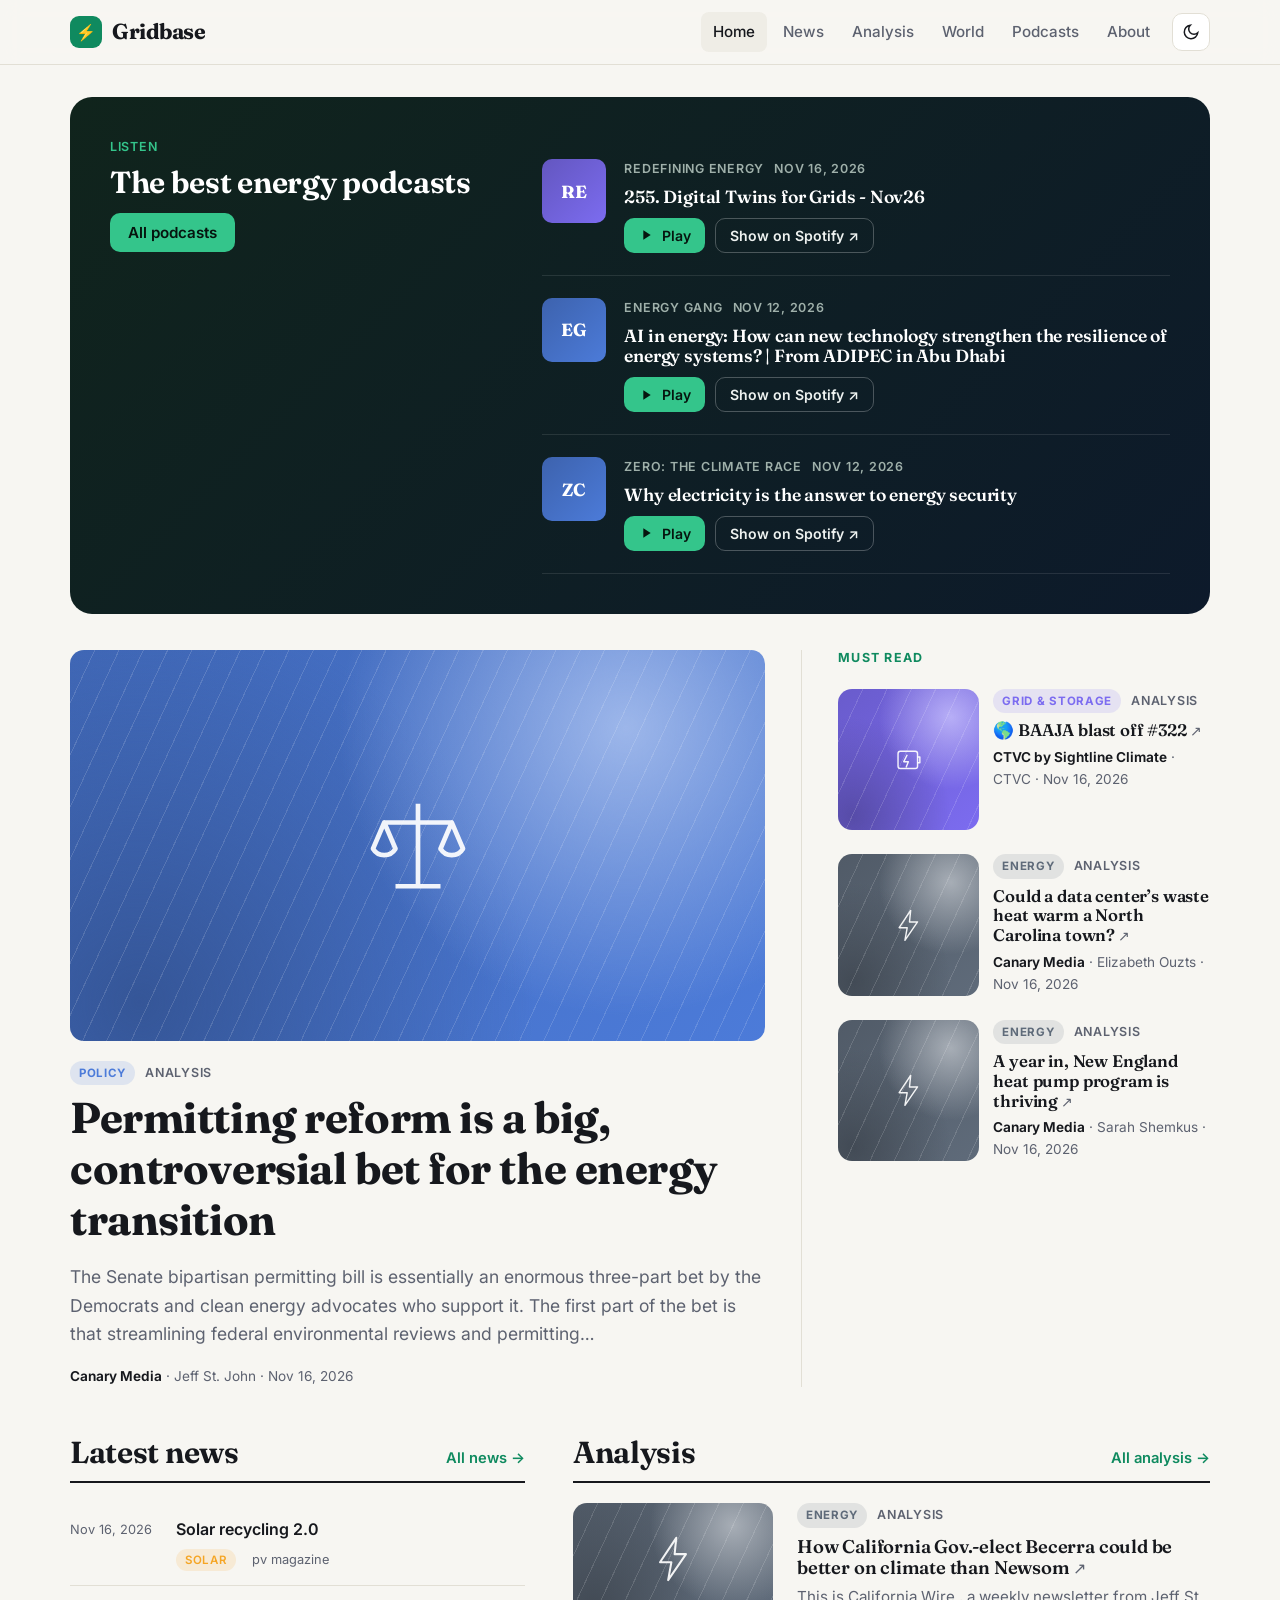
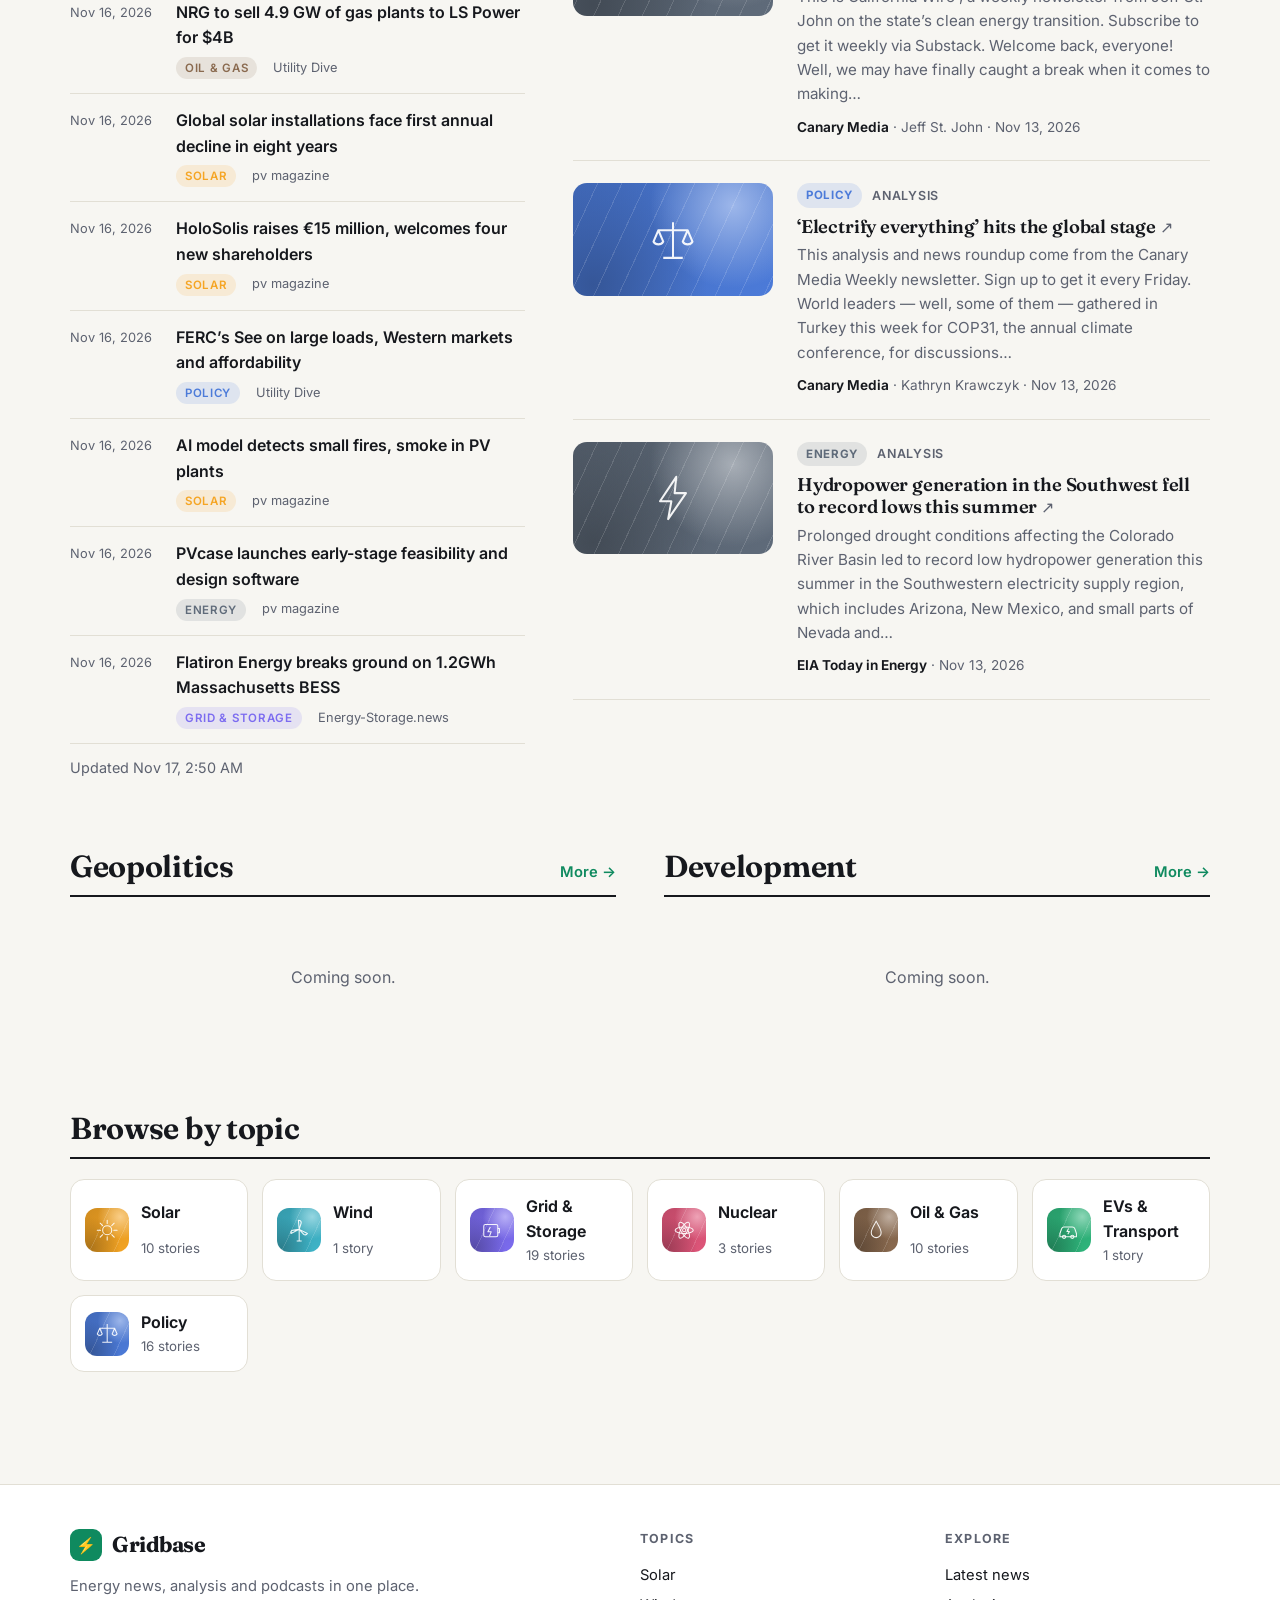
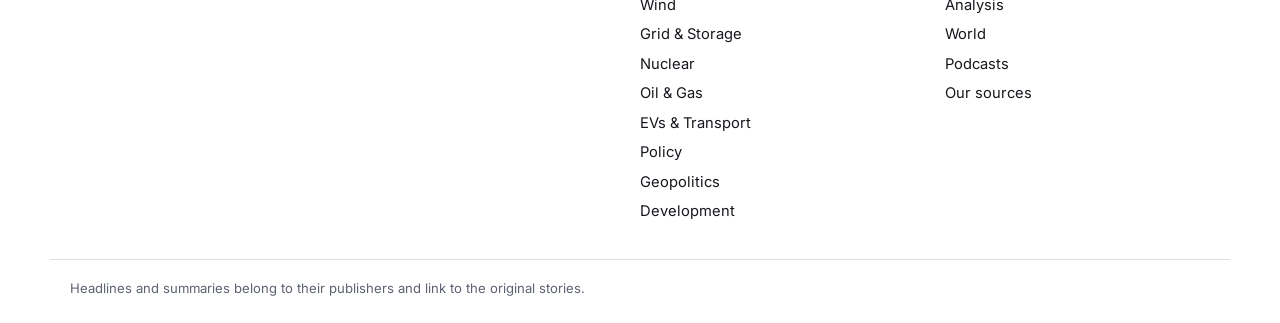
==== commit d6f50ed3: "Add World section: geopolitics and international development sources - 12 new sources (Foreign Affai" ====
--- a/index.html
+++ b/index.html
@@ -9,7 +9,7 @@
   <link rel="preconnect" href="https://fonts.googleapis.com">
   <link rel="preconnect" href="https://fonts.gstatic.com" crossorigin>
   <link href="https://fonts.googleapis.com/css2?family=Fraunces:opsz,wght@9..144,600;9..144,700&family=Inter:wght@400;500;600;700&display=swap" rel="stylesheet">
-  <link rel="stylesheet" href="assets/css/styles.css?v=202611170455">
+  <link rel="stylesheet" href="assets/css/styles.css?v=202611170503">
   <script>try{var t=localStorage.getItem("theme");if(t)document.documentElement.dataset.theme=t}catch(e){}</script>
 </head>
 <body data-page="home">
@@ -47,13 +47,26 @@
 
 
   <section class="section">
+    <div class="wrap split split-even">
+      <div>
+        <div class="section-head"><h2>Geopolitics</h2><a href="world.html?cat=geopolitics">More →</a></div>
+        <ul class="news-list" id="world-geo"></ul>
+      </div>
+      <div>
+        <div class="section-head"><h2>Development</h2><a href="world.html?cat=development">More →</a></div>
+        <ul class="news-list" id="world-dev"></ul>
+      </div>
+    </div>
+  </section>
+
+  <section class="section">
     <div class="wrap">
       <div class="section-head"><h2>Browse by topic</h2></div>
       <div class="topics" id="topics"></div>
     </div>
   </section>
 </main>
-<script src="assets/js/data.js?v=202611170455"></script>
-<script src="assets/js/app.js?v=202611170455"></script>
+<script src="assets/js/data.js?v=202611170503"></script>
+<script src="assets/js/app.js?v=202611170503"></script>
 </body>
 </html>
--- a/assets/css/styles.css
+++ b/assets/css/styles.css
@@ -313,3 +313,5 @@
 .show-mono { position: relative; overflow: hidden; }
 .show-mono img { position: absolute; inset: 0; width: 100%; height: 100%; object-fit: cover; }
 .show-top .show-mono { width: 64px; height: 64px; }
+.split.split-even { grid-template-columns: 1fr 1fr; }
+@media (max-width: 900px) { .split.split-even { grid-template-columns: 1fr; } }
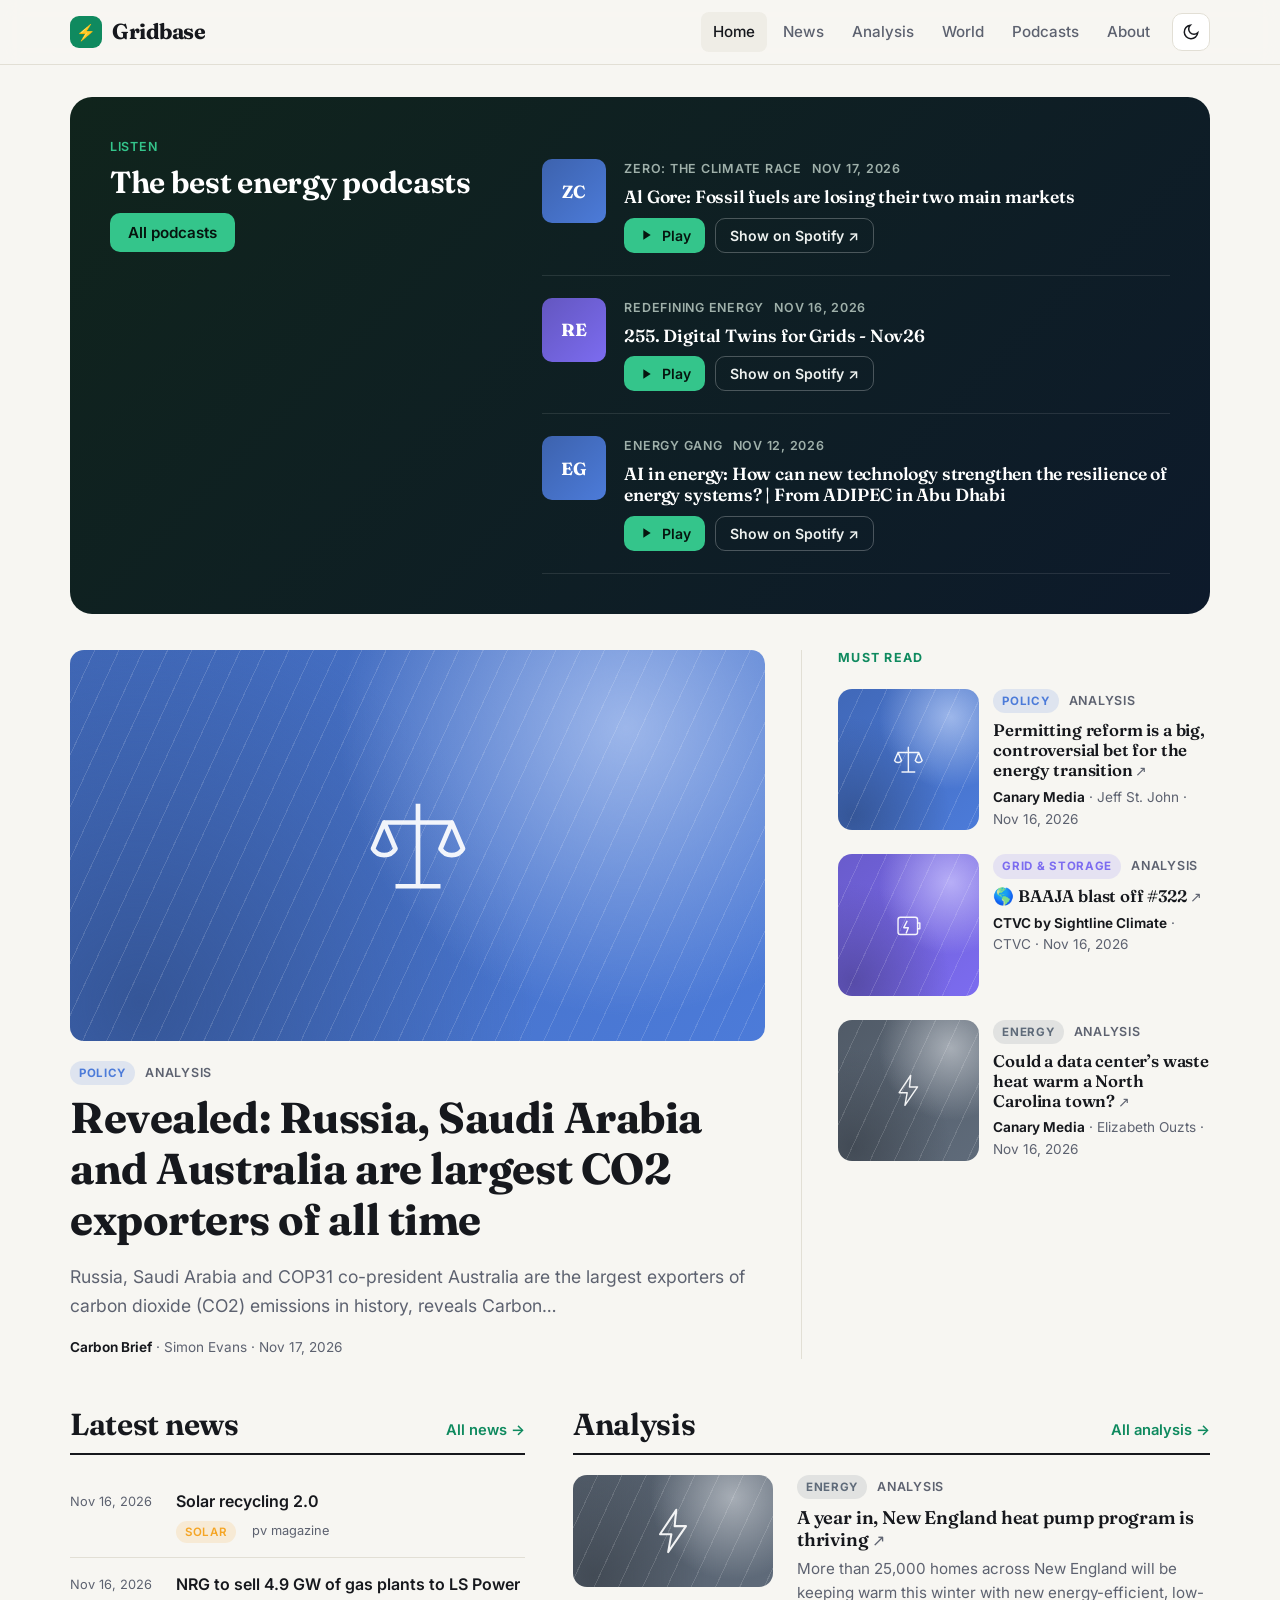
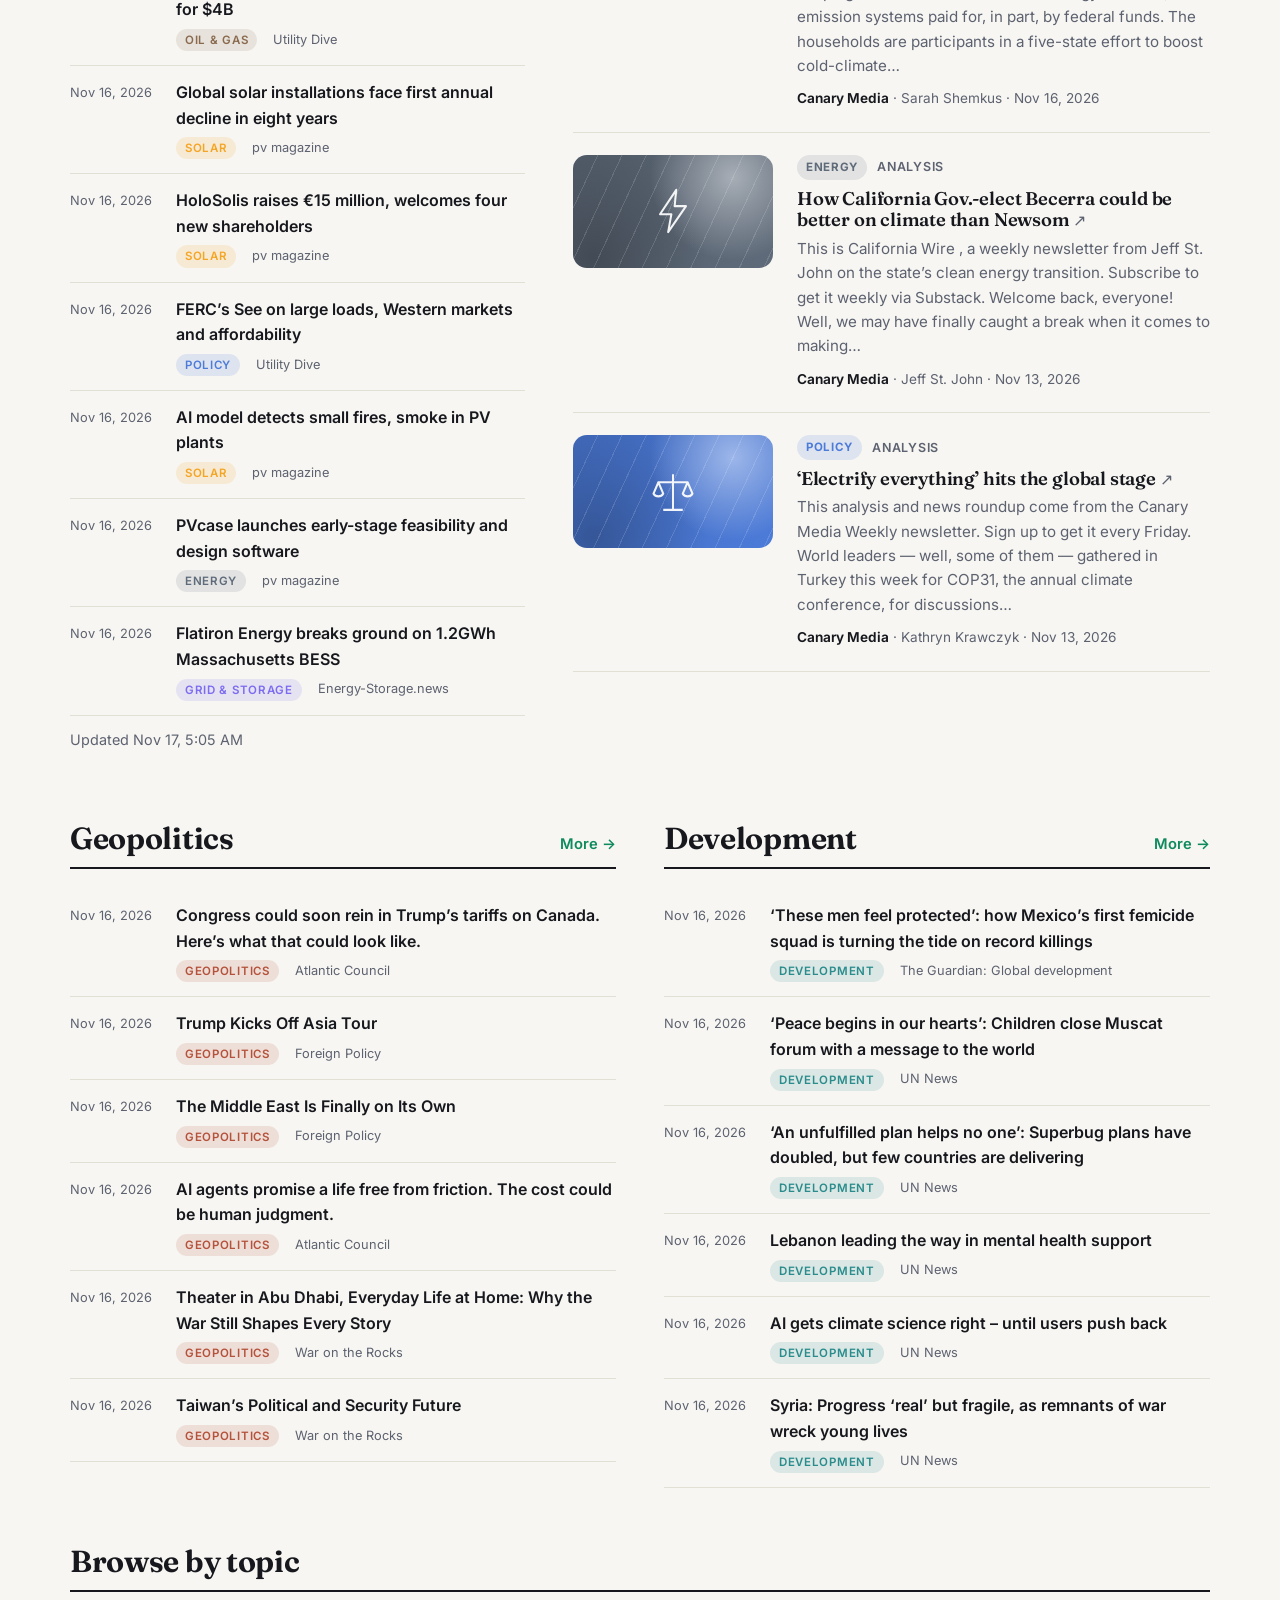
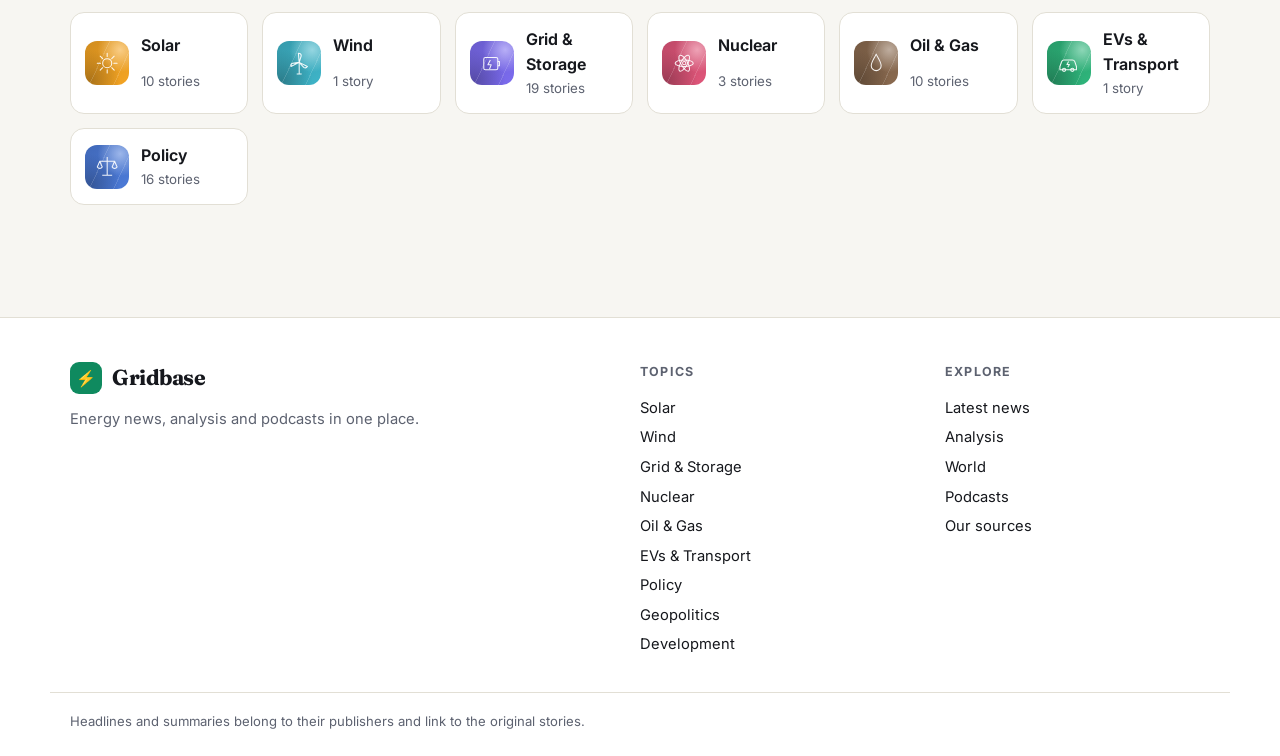
==== commit c1ee33c2: "Add world podcasts; drop unreadable world feeds - 8 geopolitics and development podcasts (Foreign Af" ====
--- a/index.html
+++ b/index.html
@@ -9,7 +9,7 @@
   <link rel="preconnect" href="https://fonts.googleapis.com">
   <link rel="preconnect" href="https://fonts.gstatic.com" crossorigin>
   <link href="https://fonts.googleapis.com/css2?family=Fraunces:opsz,wght@9..144,600;9..144,700&family=Inter:wght@400;500;600;700&display=swap" rel="stylesheet">
-  <link rel="stylesheet" href="assets/css/styles.css?v=202611170503">
+  <link rel="stylesheet" href="assets/css/styles.css?v=202611170507">
   <script>try{var t=localStorage.getItem("theme");if(t)document.documentElement.dataset.theme=t}catch(e){}</script>
 </head>
 <body data-page="home">
@@ -66,7 +66,7 @@
     </div>
   </section>
 </main>
-<script src="assets/js/data.js?v=202611170503"></script>
-<script src="assets/js/app.js?v=202611170503"></script>
+<script src="assets/js/data.js?v=202611170507"></script>
+<script src="assets/js/app.js?v=202611170507"></script>
 </body>
 </html>
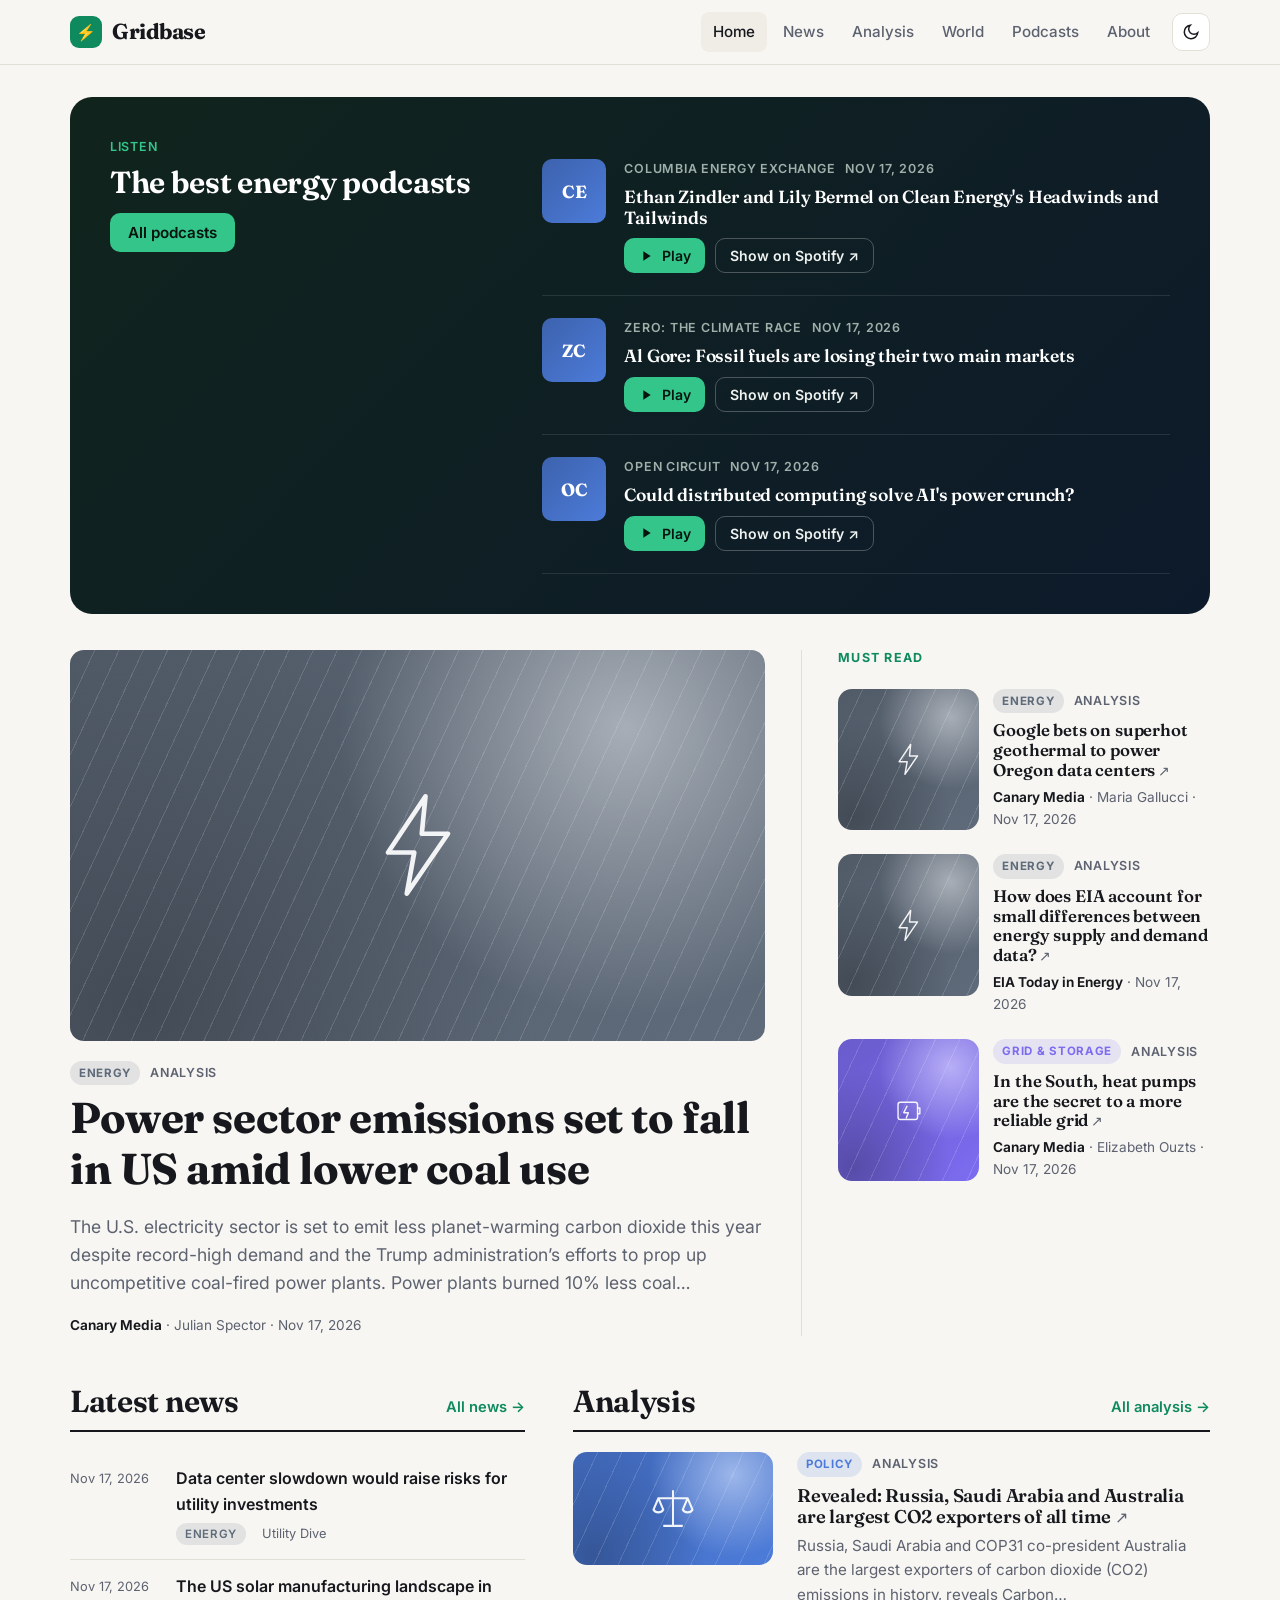
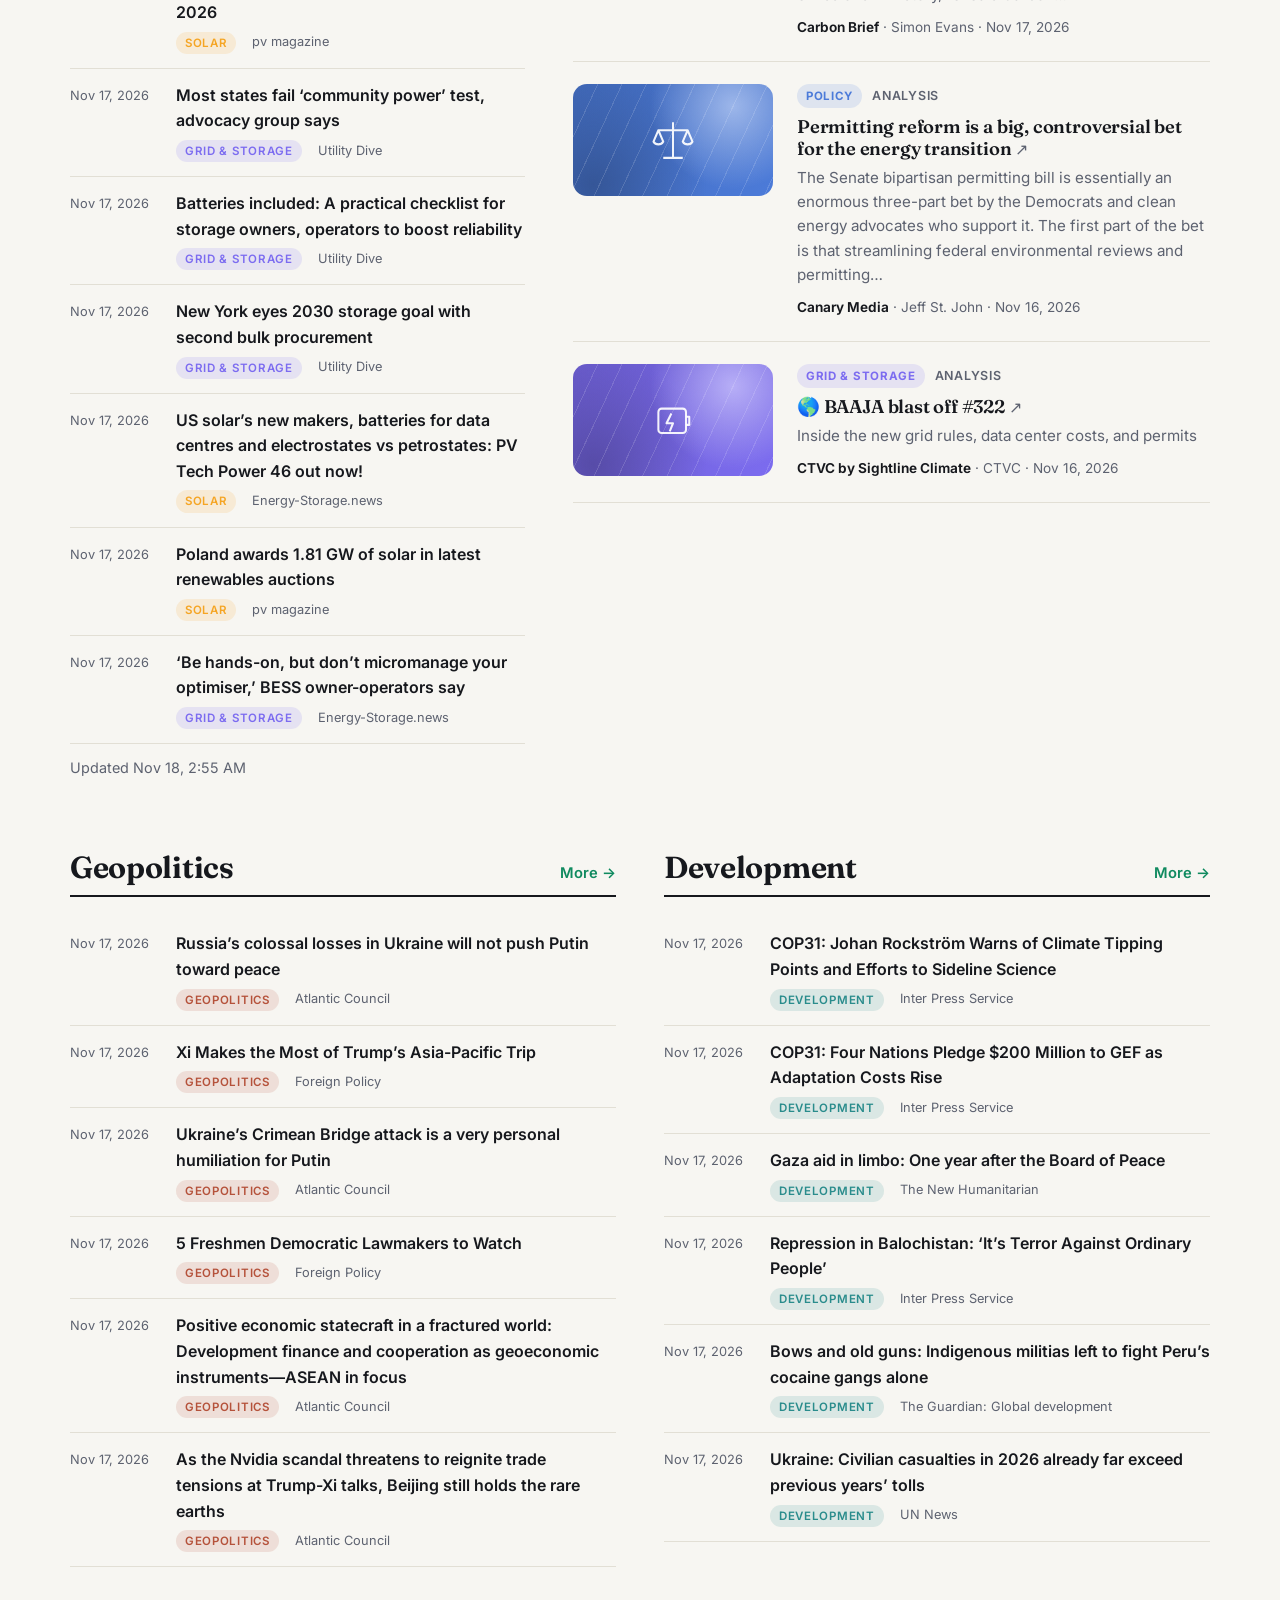
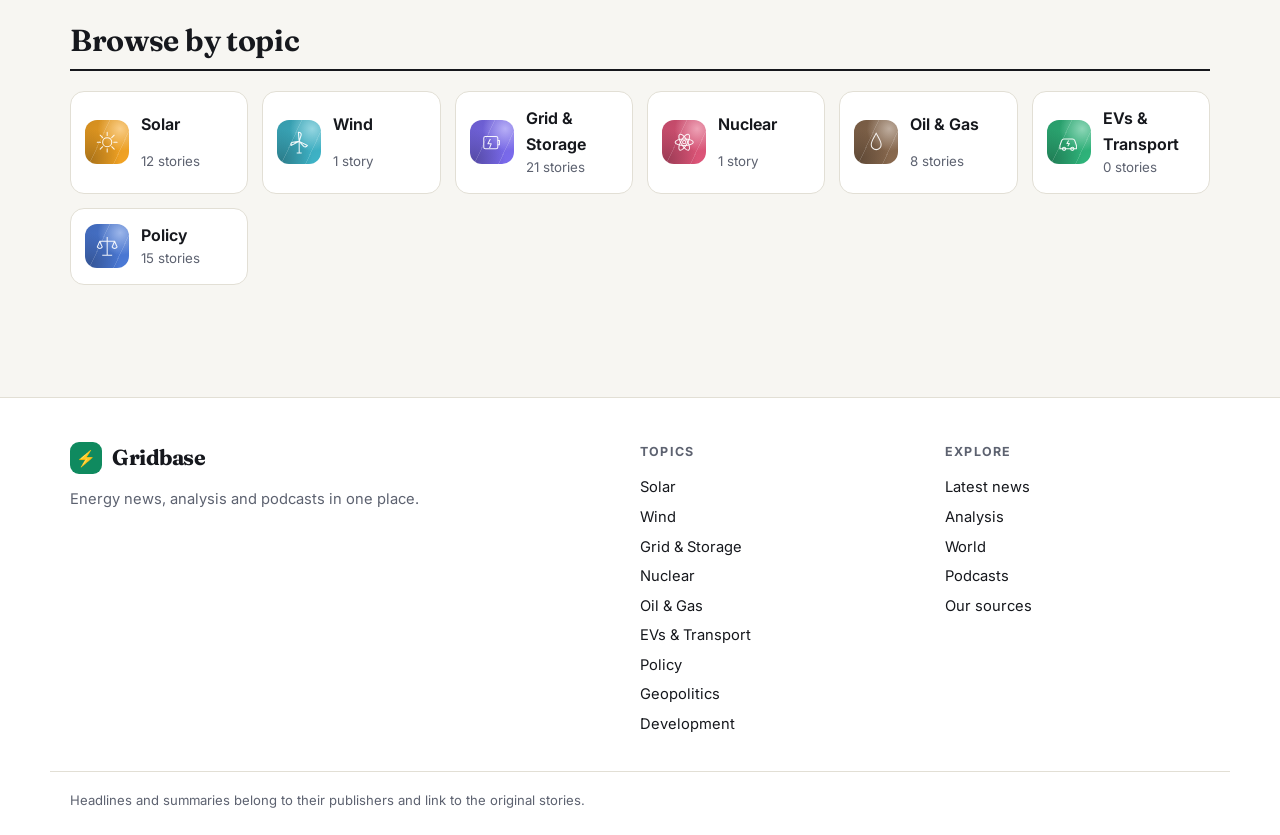
==== commit e534ce54: "Add AI summaries of new podcast episodes - fetch_podcasts.py saves each latest episode's show notes " ====
--- a/index.html
+++ b/index.html
@@ -9,7 +9,7 @@
   <link rel="preconnect" href="https://fonts.googleapis.com">
   <link rel="preconnect" href="https://fonts.gstatic.com" crossorigin>
   <link href="https://fonts.googleapis.com/css2?family=Fraunces:opsz,wght@9..144,600;9..144,700&family=Inter:wght@400;500;600;700&display=swap" rel="stylesheet">
-  <link rel="stylesheet" href="assets/css/styles.css?v=202611170507">
+  <link rel="stylesheet" href="assets/css/styles.css?v=202611180510">
   <script>try{var t=localStorage.getItem("theme");if(t)document.documentElement.dataset.theme=t}catch(e){}</script>
 </head>
 <body data-page="home">
@@ -66,7 +66,7 @@
     </div>
   </section>
 </main>
-<script src="assets/js/data.js?v=202611170507"></script>
-<script src="assets/js/app.js?v=202611170507"></script>
+<script src="assets/js/data.js?v=202611180510"></script>
+<script src="assets/js/app.js?v=202611180510"></script>
 </body>
 </html>
--- a/assets/css/styles.css
+++ b/assets/css/styles.css
@@ -315,3 +315,12 @@
 .show-top .show-mono { width: 64px; height: 64px; }
 .split.split-even { grid-template-columns: 1fr 1fr; }
 @media (max-width: 900px) { .split.split-even { grid-template-columns: 1fr; } }
+
+/* AI episode summaries */
+.ep-summary { margin: 0; color: var(--muted); font-size: .93rem; line-height: 1.5; }
+.show-latest .ep-summary { font-weight: 400; margin-top: 4px; }
+.podcast-band .ep-summary { color: #b9c4c0; }
+.ai-tag { display: inline-block; margin-right: 8px; padding: 1px 7px; border-radius: 999px; vertical-align: 1px;
+  font: 700 .65rem var(--sans); text-transform: uppercase; letter-spacing: .07em;
+  color: var(--accent); background: color-mix(in srgb, var(--accent) 14%, transparent); }
+.podcast-band .ai-tag { color: #34c58b; background: rgba(52,197,139,.15); }
